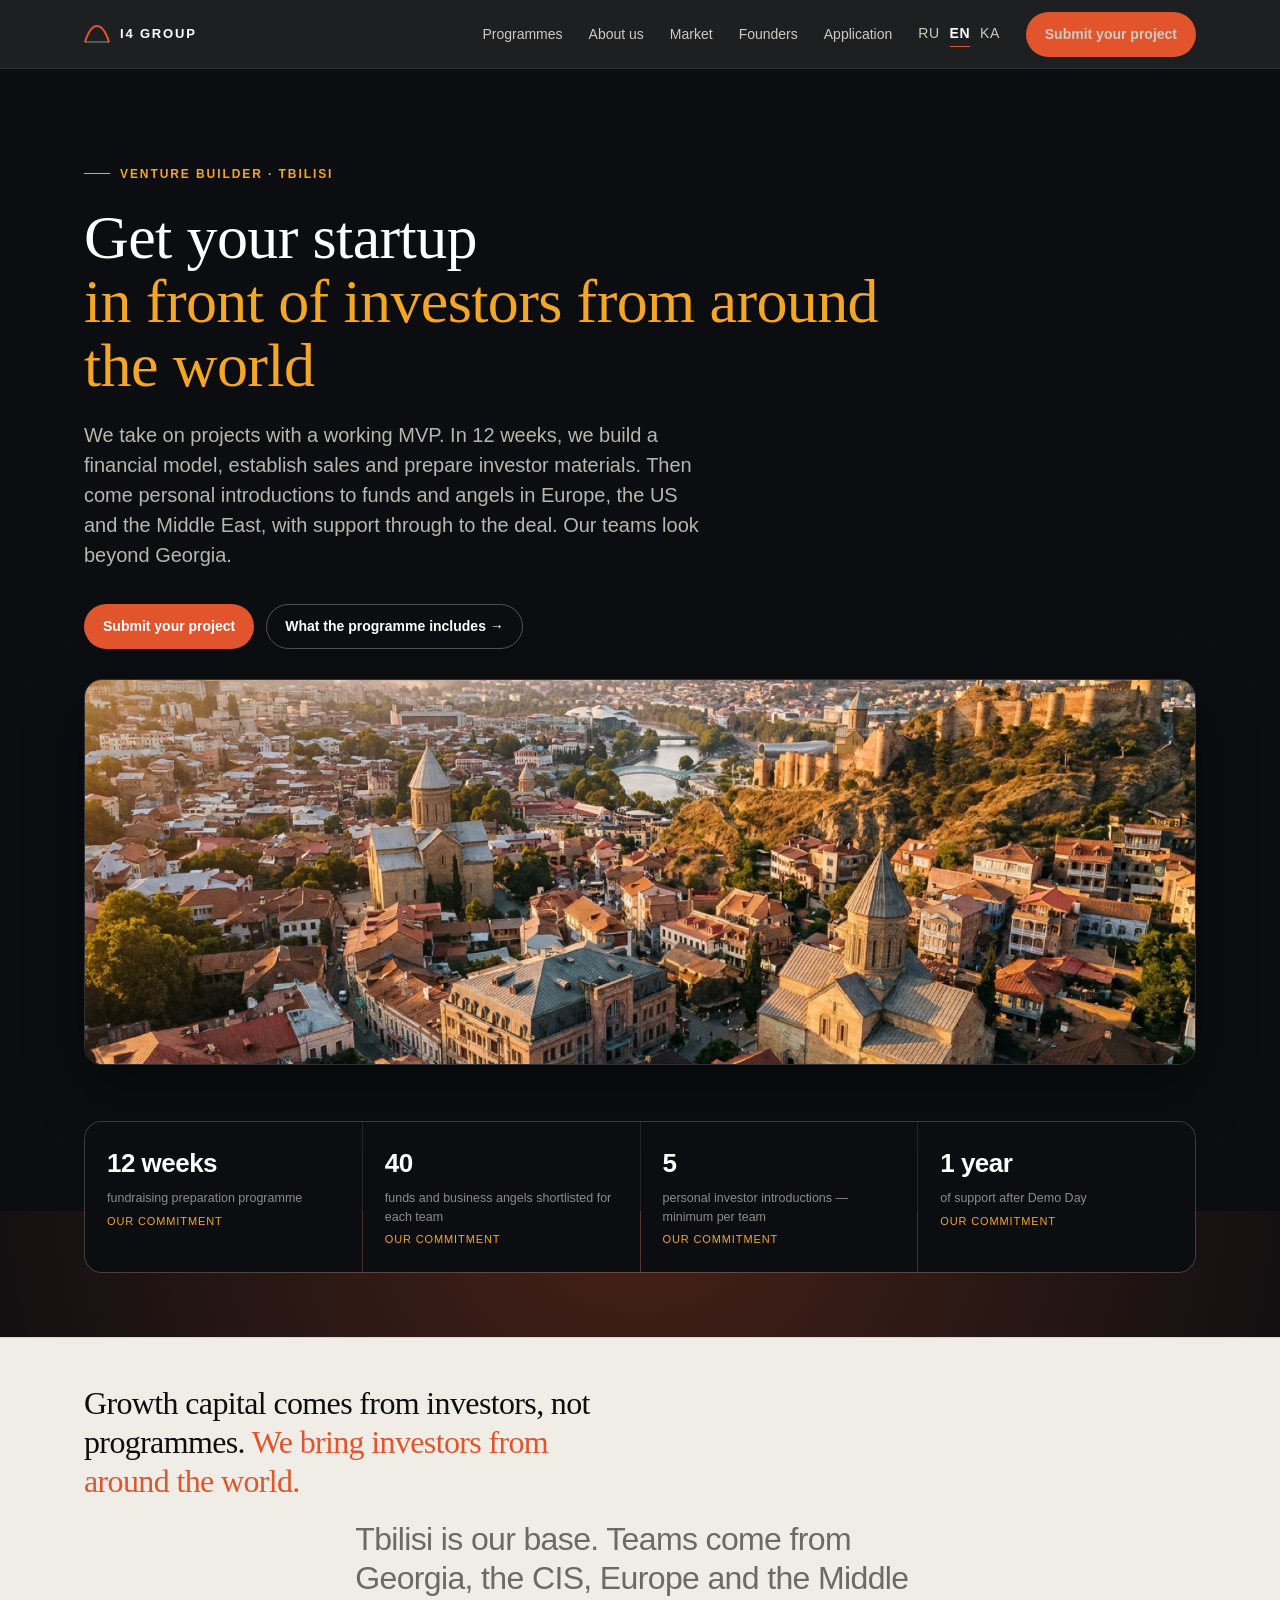
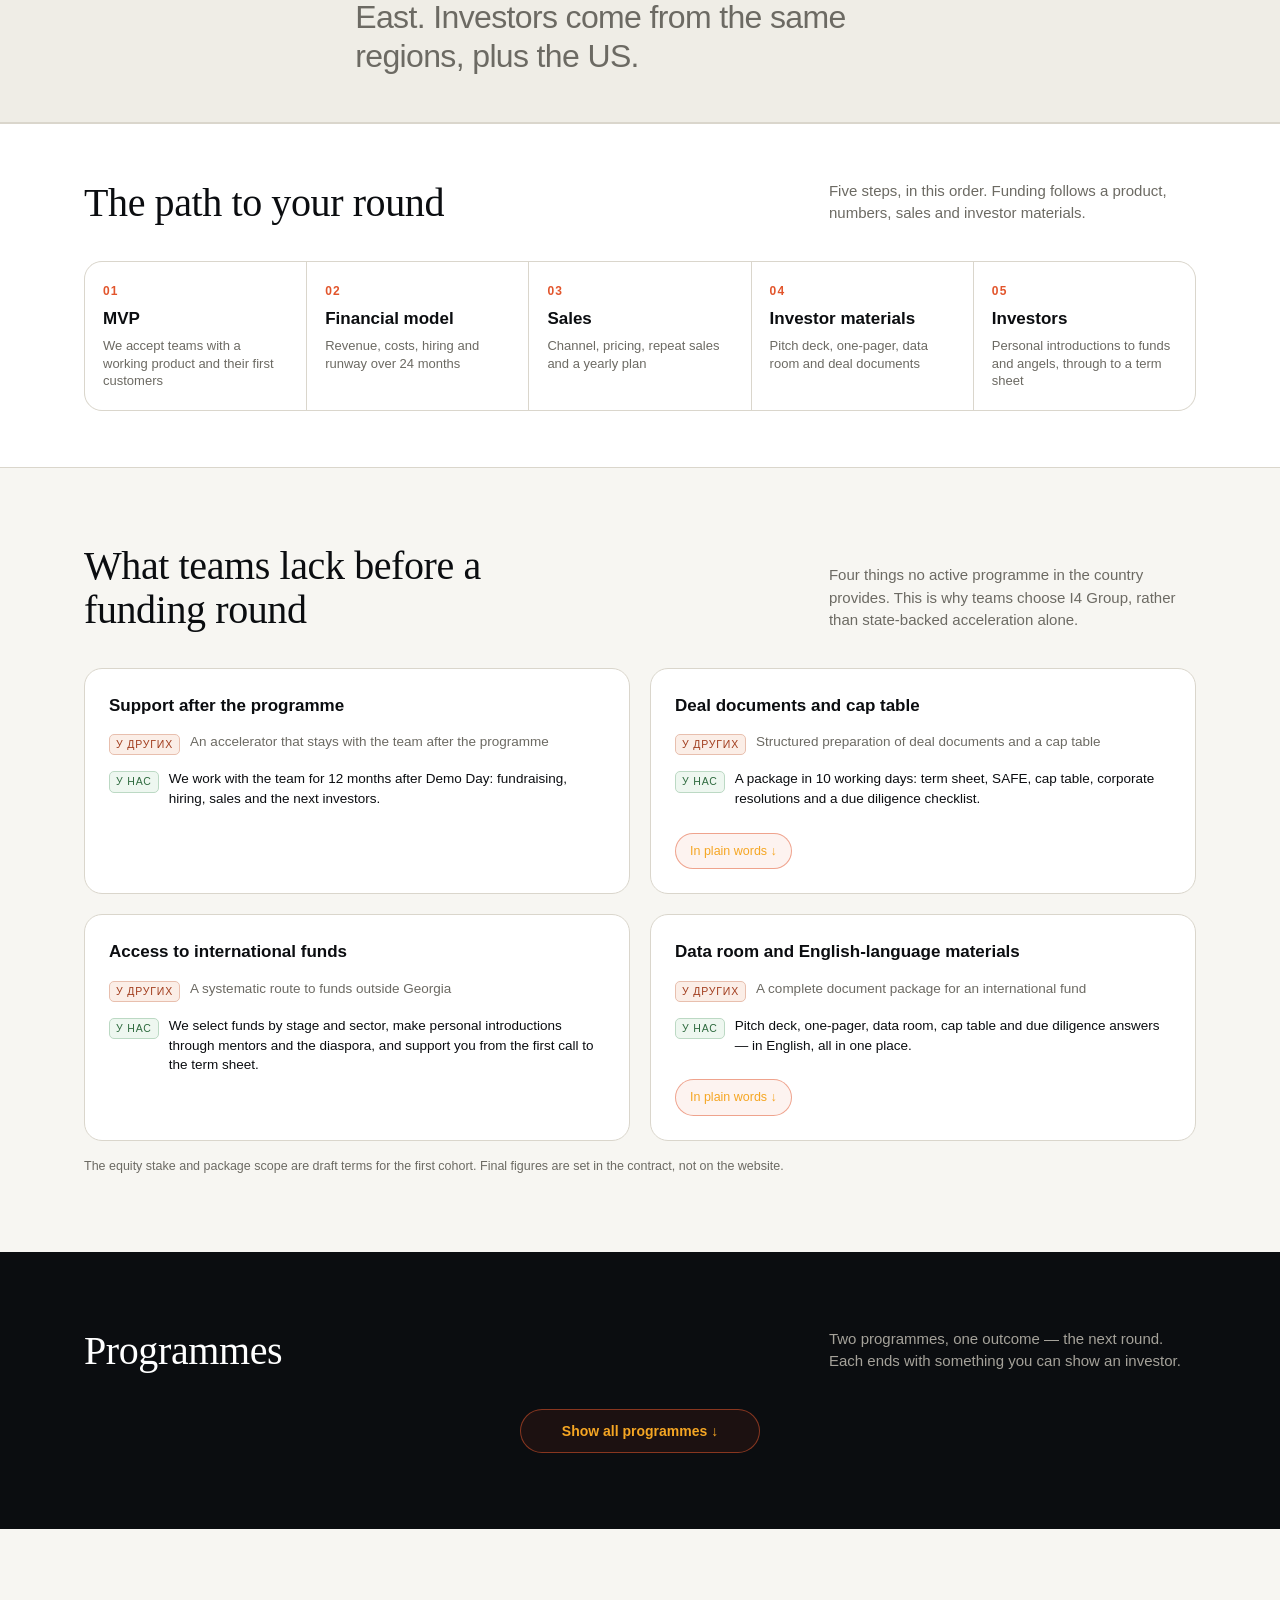
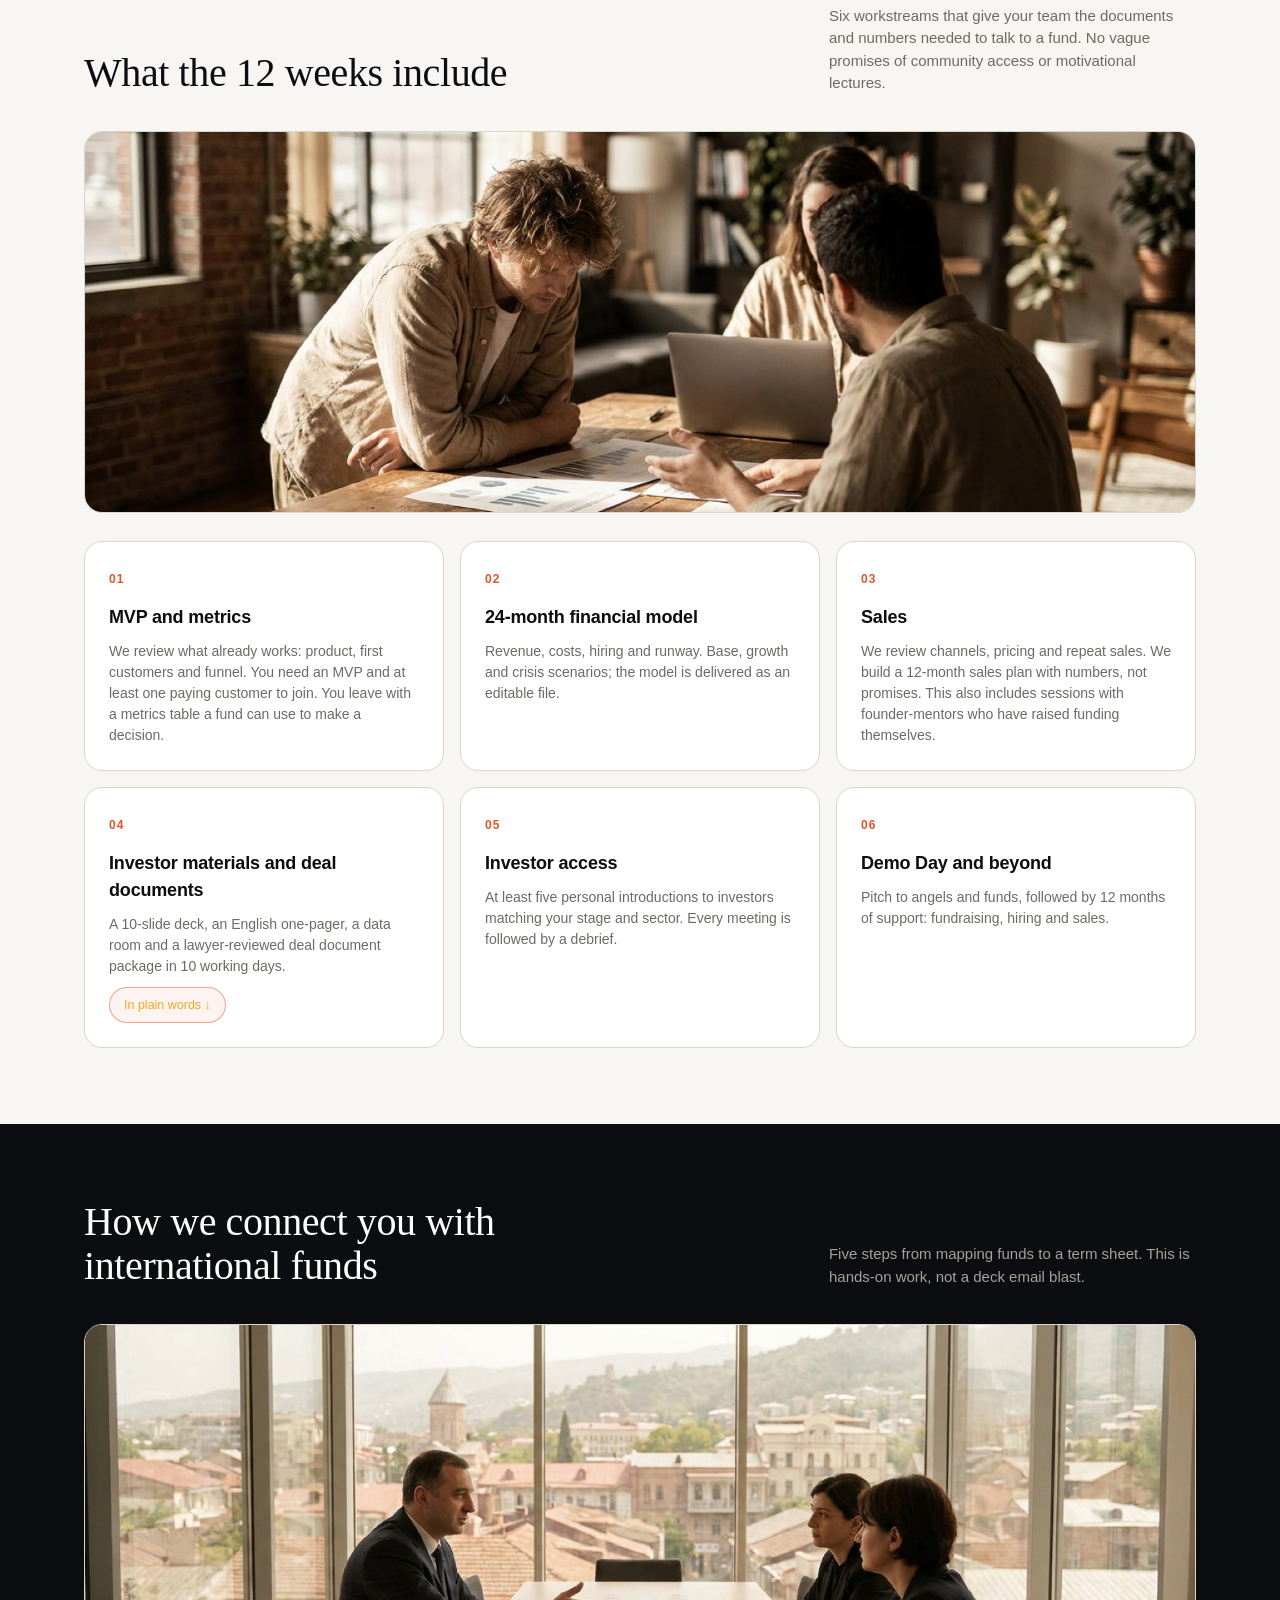
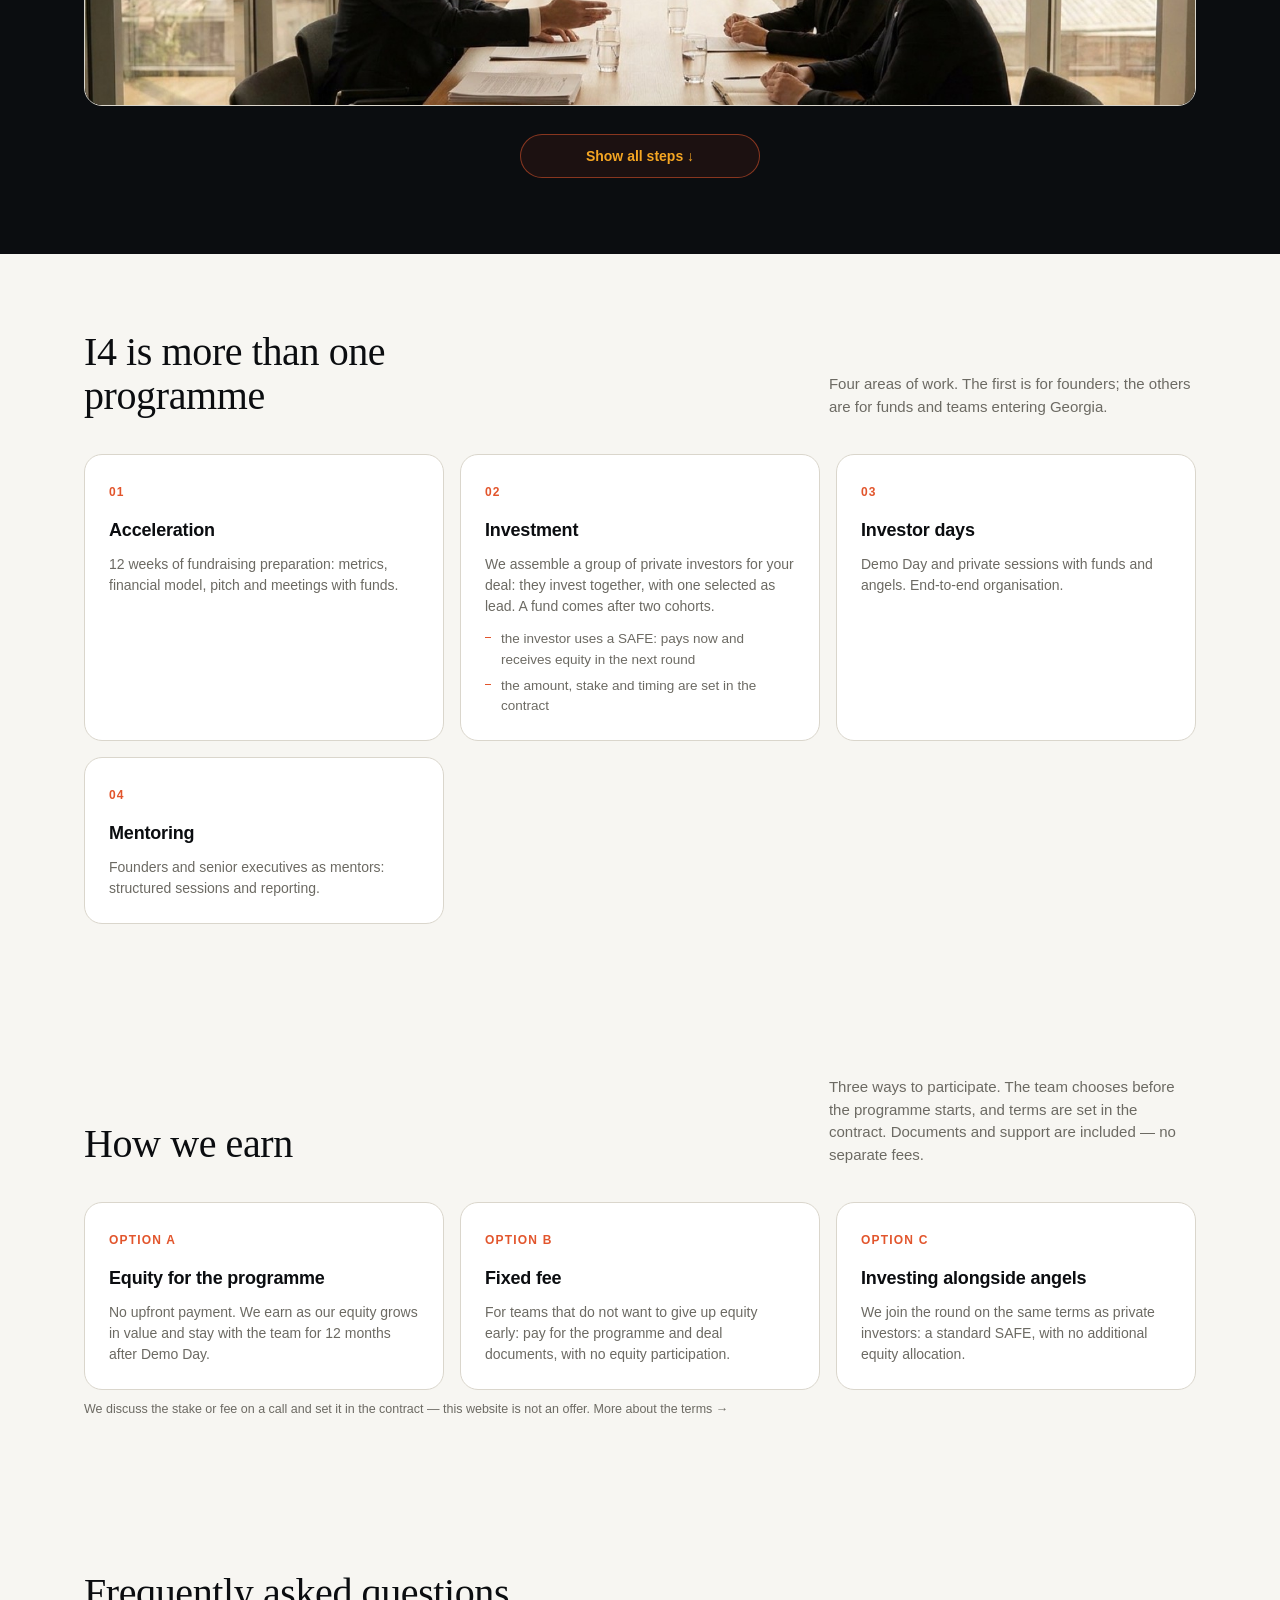
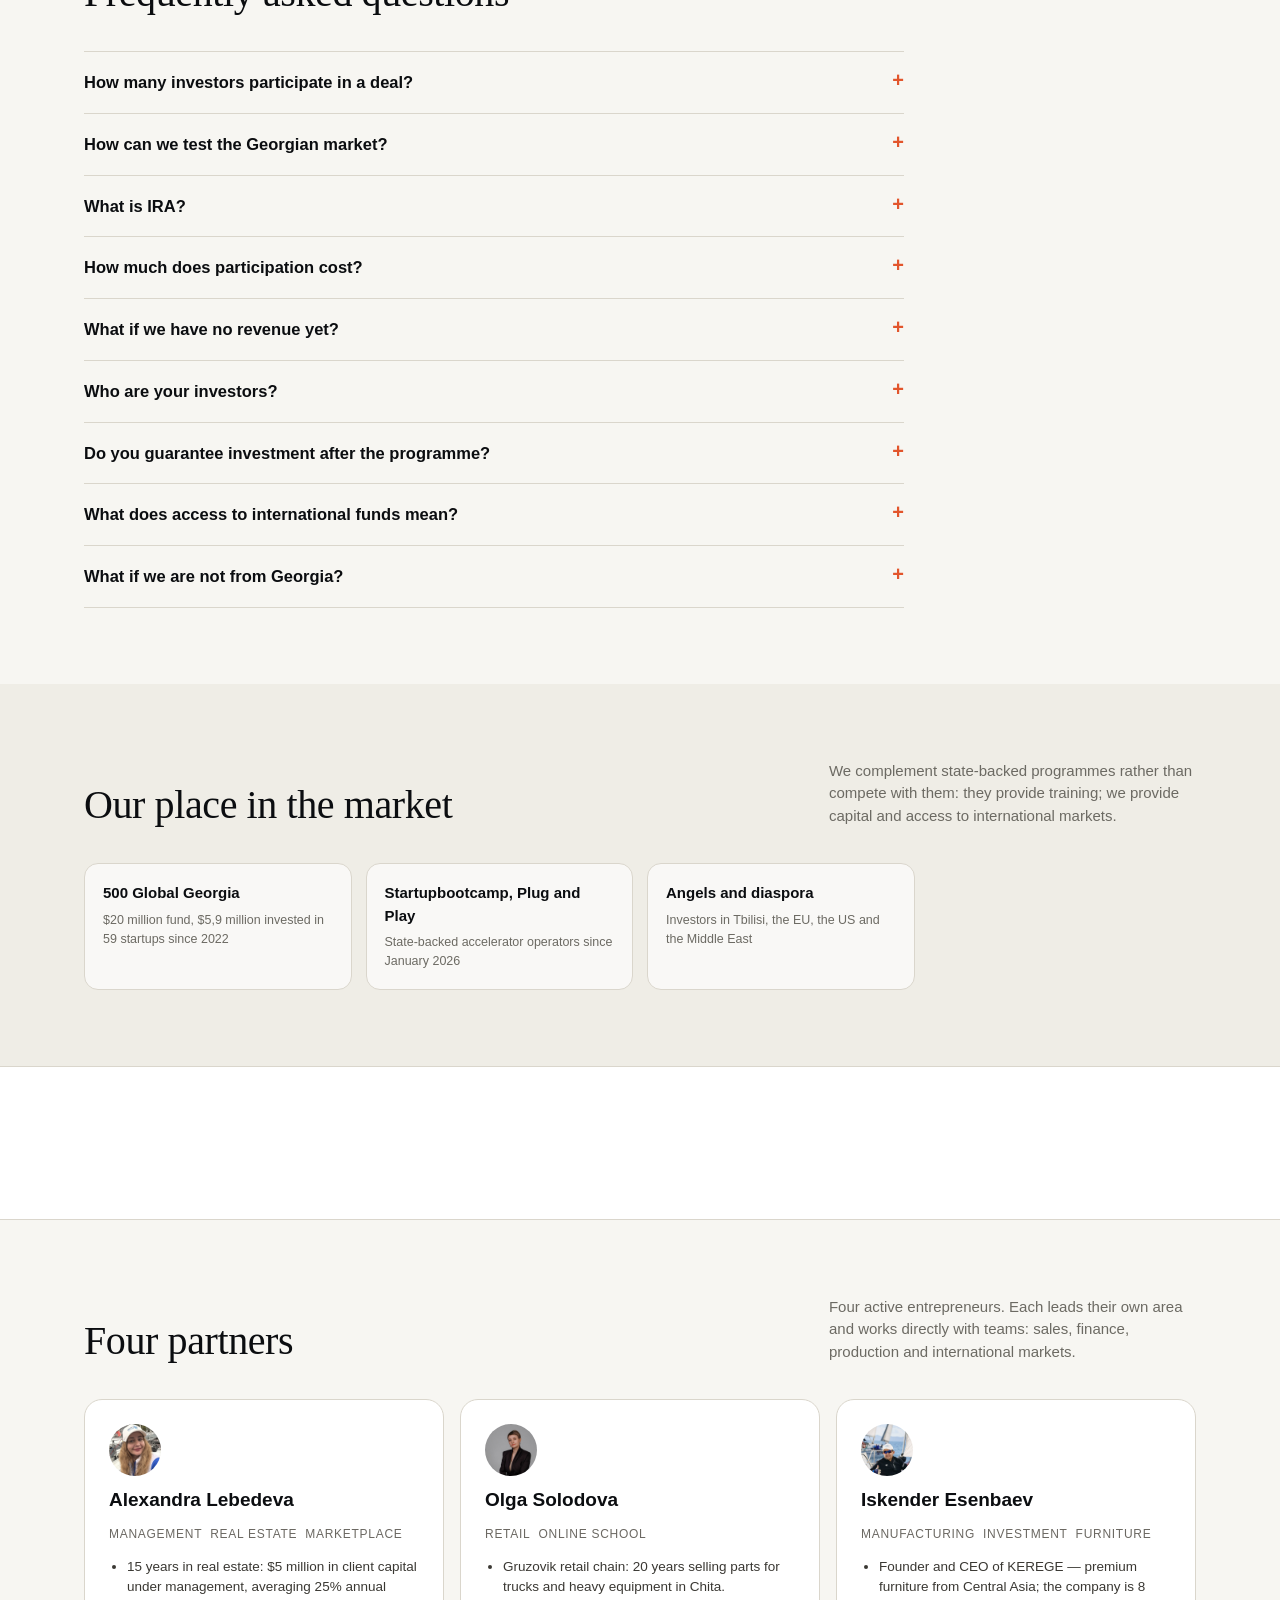
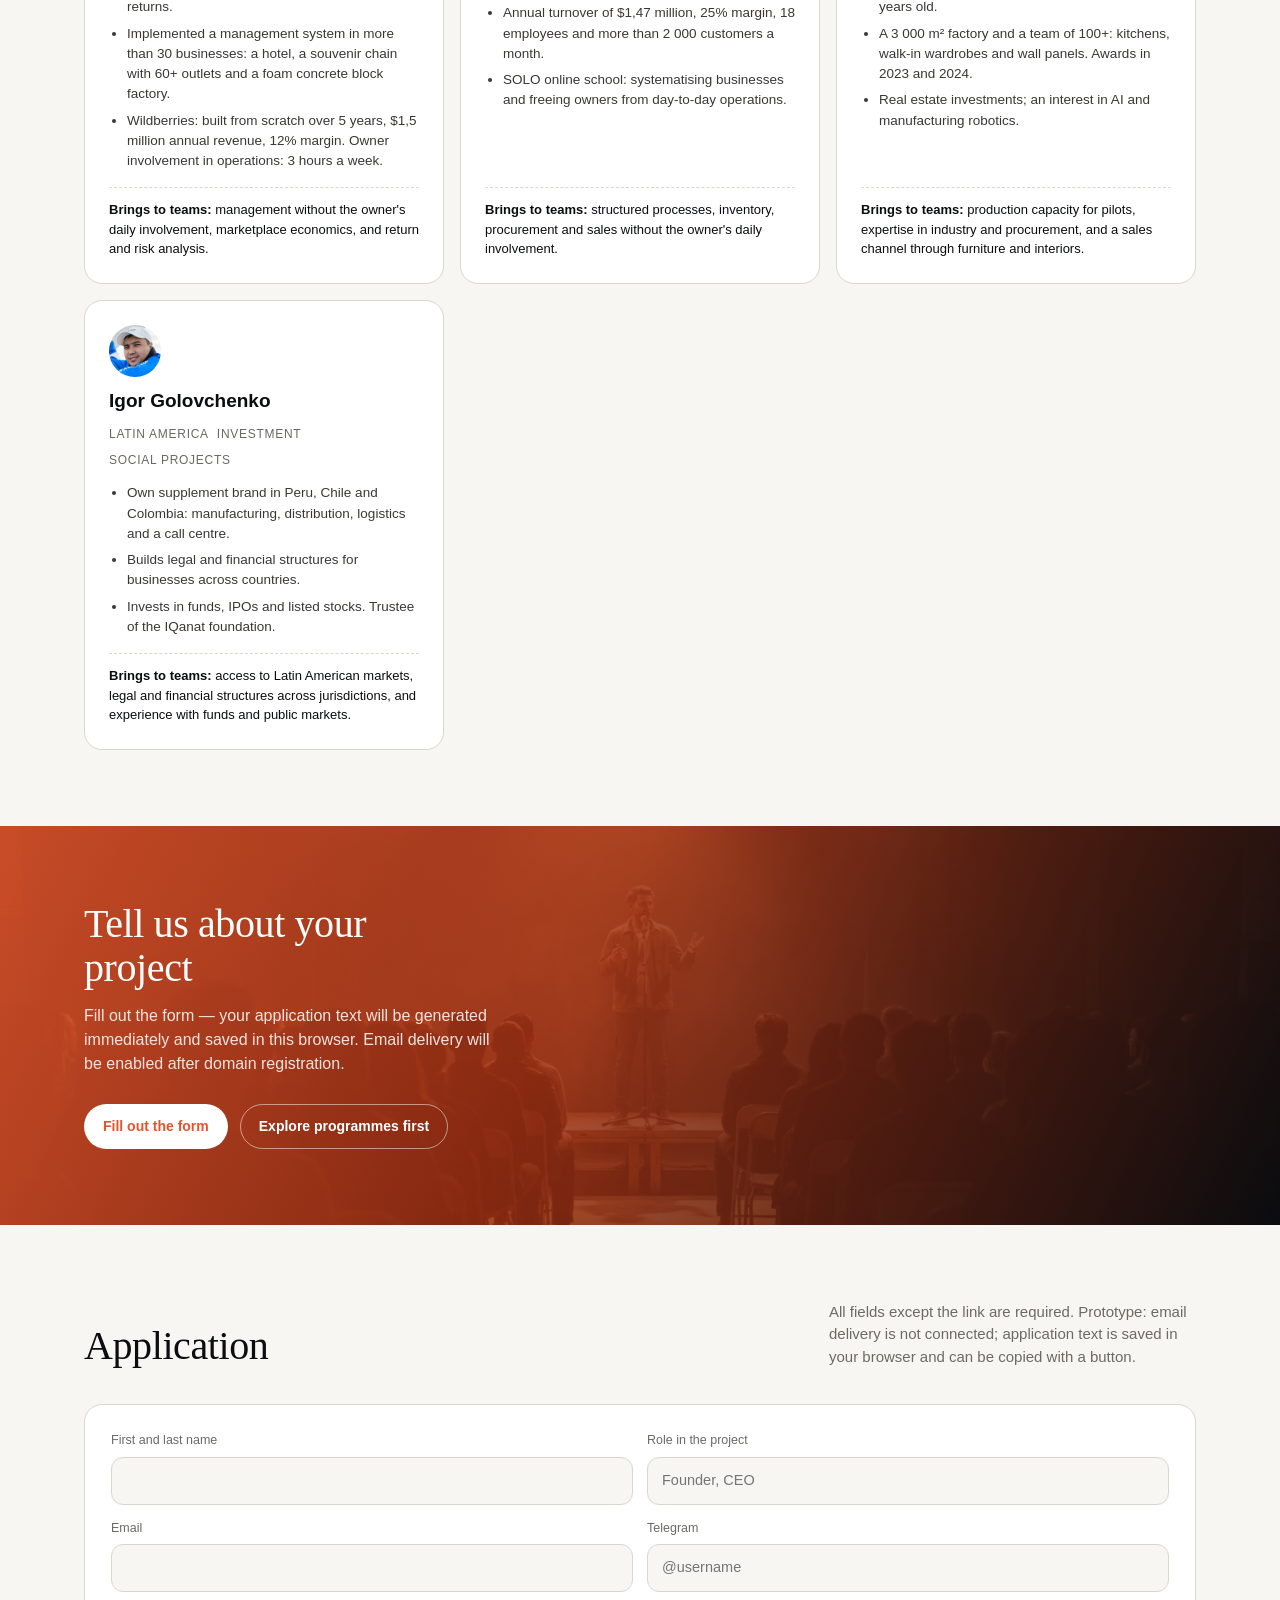
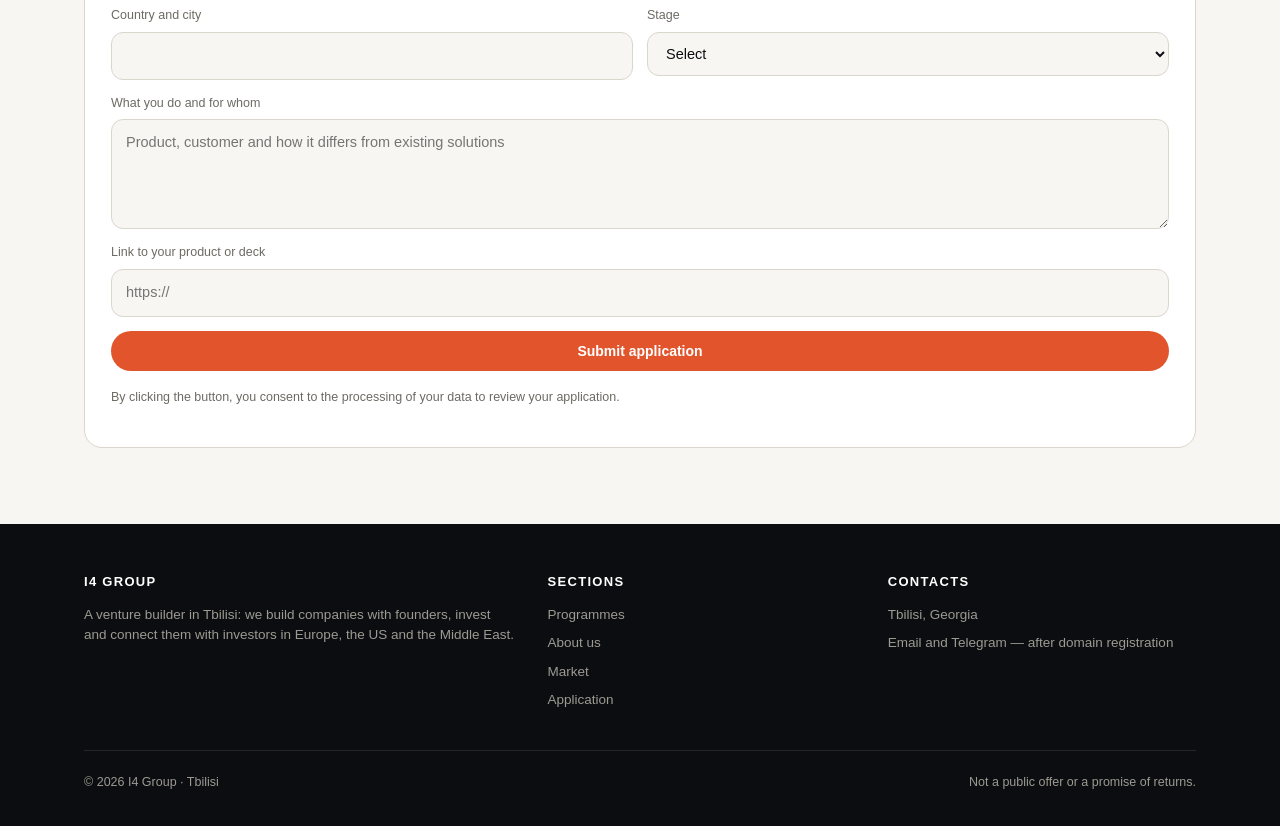
==== en/index.html @ 105cf8e8 "i18n: EN и KA версии всех страниц, переключатель языков, фото основателей, убран I4 Creative" ====
<!DOCTYPE html>
<html lang="en">
<head>
<meta charset="utf-8">
<meta name="viewport" content="width=device-width, initial-scale=1">
<title>I4 GROUP — get your startup in front of investors in 12 weeks</title>
<meta name="description" content="I4 GROUP — a venture builder in Tbilisi: a 12-week programme, investment, deal documents and access to investors in Europe, the US and the Middle East.">
<meta name="robots" content="noindex, nofollow">
<meta property="og:title" content="I4 GROUP — get your startup in front of investors">
<meta property="og:description" content="We prepare Georgian teams to raise from international funds and stay with them for a year after Demo Day.">
<link rel="stylesheet" href="../assets/style.css?v=20261111a">
</head>
<body>

<header>
  <div class="wrap nav">
    <a class="brand" href="../index.html" aria-label="I4 — home">
      <svg width="26" height="18" viewBox="0 0 26 18" fill="none" aria-hidden="true">
        <path d="M1 17C4.5 6 8 1 13 1s8.5 5 12 16" stroke="#e2552c" stroke-width="2"/>
        <path d="M1 17h24" stroke="#fff" stroke-width="1" opacity=".5"/>
      </svg>
      I4 GROUP
    </a>
    <nav id="nav">
      <a href="../program.html">Programmes</a>
      <a href="../about.html">About us</a>
      <a href="../cases.html">Market</a>
      <a href="#founders">Founders</a>
      <a href="#apply">Application</a>
      <div class="lang" aria-label="Language">
        <a href="../index.html">RU</a>
        <a class="on" href="index.html">EN</a>
        <a href="../ka/index.html">KA</a>
      </div>
      <a class="btn btn-accent" href="#form">Submit your project</a>
    </nav>
    <button class="menu-btn" id="menuBtn" aria-label="Menu">☰</button>
  </div>
</header>

<section class="hero">
  <div class="wrap">
    <div class="eyebrow">Venture builder · Tbilisi</div>
    <h1 class="serif">Get your startup<br><span class="hl">in front of investors from&nbsp;around the world</span></h1>
    <p class="lead">We take on projects with a working MVP. In 12 weeks, we build a financial model, establish sales and prepare investor materials. Then come personal introductions to funds and angels in Europe, the US and the Middle East, with support through to the deal. Our teams look beyond Georgia.</p>
    <div class="hero-cta">
      <a class="btn btn-accent" href="#form">Submit your project</a>
      <a class="btn btn-ghost" href="#included">What the programme includes →</a>
    </div>
    <figure class="hero-shot"><img src="../assets/img/hero-tbilisi.jpg" alt="Tbilisi, the old town and Narikala Fortress" loading="eager"></figure>
    <div class="facts">
      <div class="fact"><b>12&nbsp;weeks</b><span>fundraising preparation programme</span><em>our commitment</em></div>
      <div class="fact"><b>40</b><span>funds and business angels shortlisted for each team</span><em>our commitment</em></div>
      <div class="fact"><b>5</b><span>personal investor introductions — minimum per team</span><em>our commitment</em></div>
      <div class="fact"><b>1&nbsp;year</b><span>of support after Demo Day</span><em>our commitment</em></div>
    </div>
  </div>
</section>

<section class="hook">
  <div class="wrap">
    <p class="serif">Growth capital comes from investors, not programmes. <span>We bring investors from around the world.</span></p>
    <p class="hook-sub">Tbilisi is our base. Teams come from Georgia, the CIS, Europe and the Middle East. Investors come from the same regions, plus the US.</p>
  </div>
</section>

<section class="path" id="path">
  <div class="wrap">
    <div class="sec-head">
      <h2 class="serif">The path to your round</h2>
      <p>Five steps, in this order. Funding follows a product, numbers, sales and investor materials.</p>
    </div>
    <ol class="path-list">
      <li><b>01</b><span>MVP</span><em>We accept teams with a working product and their first customers</em></li>
      <li><b>02</b><span>Financial model</span><em>Revenue, costs, hiring and runway over 24 months</em></li>
      <li><b>03</b><span>Sales</span><em>Channel, pricing, repeat sales and a yearly plan</em></li>
      <li><b>04</b><span>Investor materials</span><em>Pitch deck, one-pager, data room and deal documents</em></li>
      <li><b>05</b><span>Investors</span><em>Personal introductions to funds and angels, through to a term sheet</em></li>
    </ol>
  </div>
</section>

<section id="gap">
  <div class="wrap">
    <div class="sec-head">
      <h2 class="serif">What teams lack before a funding round</h2>
      <p>Four things no active programme in the country provides. This is why teams choose I4 Group, rather than state-backed acceleration alone.</p>
    </div>
    <div class="grid-2">
      <article class="gap-card">
        <h3>Support after the programme</h3>
        <div class="no">An accelerator that stays with the team after the programme</div>
        <div class="yes">We work with the team for 12 months after Demo Day: fundraising, hiring, sales and the next investors.</div>
      </article>
      <article class="gap-card">
        <h3>Deal documents and cap table</h3>
        <div class="no">Structured preparation of deal documents and a cap table</div>
        <div class="yes">A package in 10 working days: term sheet, SAFE, cap table, corporate resolutions and a due diligence checklist.</div>
        <div class="explain">A cap table shows who owns what in a company. Rows list founders, investors and team members with options; columns show the number of shares and the percentage of the total.<br><br>Example: founders hold 80%, an investor holds 15%, and 5% is reserved for hiring. A new investor's stake is not added on top: it comes from the same pie, reducing everyone else's percentage. The table is therefore recalculated after every round.<br><br>A fund checks the cap table first: it shows who makes decisions, how much founders will retain after dilution and who gets paid when the company is sold.</div>
      </article>
      <article class="gap-card">
        <h3>Access to international funds</h3>
        <div class="no">A systematic route to funds outside Georgia</div>
        <div class="yes">We select funds by stage and sector, make personal introductions through mentors and the diaspora, and support you from the first call to the term sheet.</div>
      </article>
      <article class="gap-card">
        <h3>Data room and English-language materials</h3>
        <div class="no">A complete document package for an international fund</div>
        <div class="yes">Pitch deck, one-pager, data room, cap table and due diligence answers — in English, all in one place.</div>
        <div class="explain">A pitch deck is a 10–15-slide presentation: problem, product, market, metrics, team and the amount you are raising. It is the first thing a fund opens.<br><br>A one-pager is a single page with the essentials and key figures. It goes in the first email, before anyone reads the deck.<br><br>A data room is a folder of documents for review: legal documents, customer contracts, metrics, financial model and cap table. The fund gets a link and reviews everything directly, without back-and-forth emails.<br><br>Due diligence is a review of the company before a deal. The investor verifies that the numbers are real, contracts are signed, the company owns the product and there is no debt. Our answers to review questions are in the same folder.<br><br>A cap table is an ownership table: who owns what before and after the round.</div>
      </article>
    </div>
    <p class="hint" style="margin-top:16px">The equity stake and package scope are draft terms for the first cohort. Final figures are set in the contract, not on the website.</p>
  </div>
</section>

<section class="prog">
  <div class="wrap">
    <div class="sec-head">
      <h2 class="serif">Programmes</h2>
      <p>Two programmes, one outcome — the next round. Each ends with something you can show an investor.</p>
    </div>
    <div class="prog-list" id="progList" hidden>
    <div class="grid-2">
      <article class="pcard">
        <div>
          <span class="tag">Flagship</span>
          <h3>I4 IRA — Investment Readiness Accelerator</h3>
          <div class="meta"><span>12 weeks</span><span>Pre-seed / Seed</span><span>Tbilisi + online</span></div>
          <p>IRA stands for Investment Readiness Accelerator. 12 weeks focused on metrics, financial modelling, deal documents and meetings with funds. For teams with a working product.</p>
        </div>
        <div class="foot"><span class="status open">Applications open</span><a class="btn btn-ghost" href="../program.html#ira">Learn more</a></div>
      </article>
      <article class="pcard">
        <div>
          <span class="tag">For international teams</span>
          <h3>I4 Landing</h3>
          <div class="meta"><span>3 months</span><span>Series A–B</span><span>Tbilisi</span></div>
          <p>Entering Georgia for overseas teams: legal entity, bank account, team and pilots with local customers.</p>
        </div>
        <div class="foot"><span class="status">On application</span><a class="btn btn-ghost" href="../program.html#landing">Learn more</a></div>
      </article>
    </div>
    </div>
    <div class="prog-more">
      <button type="button" class="btn btn-ghost js-toggle" id="progToggle" aria-expanded="false" aria-controls="progList" data-target="progList" data-more="Show all programmes ↓" data-less="Collapse ↑">Show all programmes ↓</button>
    </div>
  </div>
</section>

<section id="included">
  <div class="wrap">
    <div class="sec-head">
      <h2 class="serif">What the 12 weeks include</h2>
      <p>Six workstreams that give your team the documents and numbers needed to talk to a fund. No vague promises of community access or motivational lectures.</p>
    </div>
    <figure class="banner">
      <img src="../assets/img/founders-table.jpg" alt="A team reviewing financial performance around a table" loading="lazy">
    </figure>
    <div class="grid-3">
      <article class="card"><span class="num">01</span><h3>MVP and metrics</h3><p>We review what already works: product, first customers and funnel. You need an MVP and at least one paying customer to join. You leave with a metrics table a fund can use to make a decision.</p></article>
      <article class="card"><span class="num">02</span><h3>24-month financial model</h3><p>Revenue, costs, hiring and runway. Base, growth and crisis scenarios; the model is delivered as an editable file.</p></article>
      <article class="card"><span class="num">03</span><h3>Sales</h3><p>We review channels, pricing and repeat sales. We build a 12-month sales plan with numbers, not promises. This also includes sessions with founder-mentors who have raised funding themselves.</p></article>
      <article class="card"><span class="num">04</span><h3>Investor materials and deal documents</h3><p>A 10-slide deck, an English one-pager, a data room and a lawyer-reviewed deal document package in 10 working days.</p>
        <dl class="glossary">
          <dt>Term sheet</dt><dd>A 2–4-page summary of terms: the investment amount, equity stake, valuation and investor rights. It sets the framework for the deal; final documents are prepared once the terms are agreed.</dd>
          <dt>SAFE</dt><dd>An agreement where the investor pays now and receives equity in the next round at that round's price. Shorter and cheaper than a conventional investment agreement. If no round takes place, the money is not returned — that is the price of speed.</dd>
          <dt>Cap table</dt><dd>An ownership table showing founders' and investors' stakes, team options and the percentage each receives when the company is sold. A fund cannot assess the deal without it.</dd>
          <dt>Corporate resolutions</dt><dd>Shareholder and board resolutions approving new shares, amendments to the charter and fundraising. Without them, the deal cannot be registered and the funds cannot legally be accepted.</dd>
        </dl>
      </article>
      <article class="card"><span class="num">05</span><h3>Investor access</h3><p>At least five personal introductions to investors matching your stage and sector. Every meeting is followed by a debrief.</p></article>
      <article class="card"><span class="num">06</span><h3>Demo Day and beyond</h3><p>Pitch to angels and funds, followed by 12 months of support: fundraising, hiring and sales.</p></article>
    </div>
  </div>
  </div>
</section>

<section class="prog" id="funds">
  <div class="wrap">
    <div class="sec-head">
      <h2 class="serif">How we connect you with international funds</h2>
      <p>Five steps from mapping funds to a term sheet. This is hands-on work, not a deck email blast.</p>
    </div>
    <figure class="banner">
      <img src="../assets/img/investor-meeting.jpg" alt="A founder meeting investors in Tbilisi" loading="lazy">
    </figure>
    <div class="prog-list" id="fundsList" hidden>
    <div class="grid-3">
      <div class="pcard"><div><span class="tag">01 · mapping</span><h3>Fund selection</h3><p>We compile 40 targets per cohort: stage, sector, geography, cheque size and the person who makes decisions about your market at each fund.</p></div></div>
      <div class="pcard"><div><span class="tag">02 · materials</span><h3>English-language materials</h3><p>A 10-slide deck, one-pager and data room: metrics, financial model, cap table and legal documents. The fund receives a package, not an email chain.</p></div></div>
      <div class="pcard"><div><span class="tag">03 · introductions</span><h3>Personal introductions</h3><p>We connect through mentors, alumni and the diaspora. At least five introductions per team, matched to your stage and sector.</p></div></div>
      <div class="pcard"><div><span class="tag">04 · preparation</span><h3>Rehearsals and feedback</h3><p>Rehearse your pitch with an investor-mentor, work through weak answers and prepare for due diligence questions.</p></div></div>
      <div class="pcard"><div><span class="tag">05 · deal</span><h3>Through to the term sheet</h3><p>Support with negotiations, valuation and terms, with a lawyer on your side. Next comes closing the round.</p></div></div>
      <div class="pcard"><div><span class="tag">where</span><h3>Which funds</h3><p>Pre-seed and seed VC funds in Europe, the US and the Middle East, funds focused on the Caucasus and CEE, diaspora investor groups and corporate investors.</p></div></div>
    </div>
      <p class="hint" style="margin-top:18px">We are building the partner fund list for the first cohort and publish only those who have agreed to be named. An introduction does not guarantee investment — the fund makes the decision.</p>
    </div>
    <div class="prog-more">
      <button type="button" class="btn btn-ghost js-toggle" id="fundsToggle" aria-expanded="false" aria-controls="fundsList" data-target="fundsList" data-more="Show all steps ↓" data-less="Collapse ↑">Show all steps ↓</button>
    </div>
  </div>
</section>

<section id="what">
  <div class="wrap">
    <div class="sec-head">
      <h2 class="serif">I4 is more than one programme</h2>
      <p>Four areas of work. The first is for founders; the others are for funds and teams entering Georgia.</p>
    </div>
    <div class="grid-3">
      <article class="card"><span class="num">01</span><h3>Acceleration</h3><p>12 weeks of fundraising preparation: metrics, financial model, pitch and meetings with funds.</p></article>
      <article class="card"><span class="num">02</span><h3>Investment</h3><p>We assemble a group of private investors for your deal: they invest together, with one selected as lead. A fund comes after two cohorts.</p><ul><li>the investor uses a SAFE: pays now and receives equity in the next round</li><li>the amount, stake and timing are set in the contract</li></ul></article>
      <article class="card"><span class="num">03</span><h3>Investor days</h3><p>Demo Day and private sessions with funds and angels. End-to-end organisation.</p></article>
      <article class="card"><span class="num">04</span><h3>Mentoring</h3><p>Founders and senior executives as mentors: structured sessions and reporting.</p></article>
    </div>
  </div>
</section>

<section id="economics">
  <div class="wrap">
    <div class="sec-head">
      <h2 class="serif">How we earn</h2>
      <p>Three ways to participate. The team chooses before the programme starts, and terms are set in the contract. Documents and support are included — no separate fees.</p>
    </div>
    <div class="grid-3">
      <article class="card"><span class="num">OPTION A</span><h3>Equity for the programme</h3><p>No upfront payment. We earn as our equity grows in value and stay with the team for 12 months after Demo Day.</p></article>
      <article class="card"><span class="num">OPTION B</span><h3>Fixed fee</h3><p>For teams that do not want to give up equity early: pay for the programme and deal documents, with no equity participation.</p></article>
      <article class="card"><span class="num">OPTION C</span><h3>Investing alongside angels</h3><p>We join the round on the same terms as private investors: a standard SAFE, with no additional equity allocation.</p></article>
    </div>
    <p class="hint">We discuss the stake or fee on a call and set it in the contract — this website is not an offer. <a href="../program.html#terms">More about the terms →</a></p>
  </div>
</section>

<section id="faq">
  <div class="wrap">
    <div class="sec-head">
      <h2 class="serif">Frequently asked questions</h2>
    </div>
    <div class="faq">
      <details><summary>How many investors participate in a deal?</summary><p>As many as the team needs. If there are several investors, they join one deal on identical terms: one leads the review and documentation; the others see the same numbers and decide independently.</p></details>
      <details><summary>How can we test the Georgian market?</summary><p>Three months in Tbilisi without relocating the whole company: a legal entity, bank account, office, workspace for the team and five meetings with potential customers. A report after each meeting. The outcome: whether to enter Georgia and with what offering.</p></details>
      <details><summary>What is IRA?</summary><p>Investment Readiness Accelerator. The name explains the purpose: in 12 weeks, a team brings its metrics, financial model, deal documents and pitch to a level where a fund is ready to consider the deal. The programme ends with fund meetings and Demo Day — preparation for a round, not a guarantee of investment.</p></details>
      <details><summary>How much does participation cost?</summary><p>We discuss terms on a call and set them in the contract. We do not publish figures on the website: they depend on stage, cheque size and what the team needs from the programme.</p></details>
      <details><summary>What if we have no revenue yet?</summary><p>We accept teams with a working product and their first customers: without that, a fund has nothing to assess. If you do not have a product yet, come back when you have your first paying customers.</p></details>
      <details><summary>Who are your investors?</summary><p>Private investors who invest alongside us, and partner funds. Investors use a standard SAFE document.</p></details>
      <details><summary>Do you guarantee investment after the programme?</summary><p>No. We prepare you for a round and arrange meetings, but the investor decides. We do not guarantee returns or sell participation in a funding round.</p></details>
      <details><summary>What does access to international funds mean?</summary><p>We map funds matching your stage and sector, prepare English-language materials and a data room, make personal introductions and support negotiations through to a term sheet. This does not guarantee investment: the fund decides.</p></details>
      <details><summary>What if we are not from Georgia?</summary><p>There is a separate programme for overseas teams: three months in Tbilisi — legal entity, bank account, office, team and five targeted customer meetings.</p></details>
    </div>
  </div>
</section>

<section class="eco">
  <div class="wrap">
    <div class="sec-head">
      <h2 class="serif">Our place in the market</h2>
      <p>We complement state-backed programmes rather than compete with them: they provide training; we provide capital and access to international markets.</p>
    </div>
    <div class="eco-list">
      <div class="eco-item"><b>500 Global Georgia</b><span>$20 million fund, $5,9 million invested in 59 startups since 2022</span></div>
      <div class="eco-item"><b>Startupbootcamp, Plug and Play</b><span>State-backed accelerator operators since January 2026</span></div>
      <div class="eco-item"><b>Angels and diaspora</b><span>Investors in Tbilisi, the EU, the US and the Middle East</span></div>
    </div>
  </div>
</section>

<section class="quote">
  <div class="wrap">
  </div>
</section>


<section id="founders">
  <div class="wrap">
    <div class="sec-head">
      <h2 class="serif">Four partners</h2>
      <p>Four active entrepreneurs. Each leads their own area and works directly with teams: sales, finance, production and international markets.</p>
    </div>
    <div class="grid-3">
      <article class="founder">
        <div class="ava"><img src="../assets/img/founders/alexandra.jpg" alt="Alexandra Lebedeva" loading="lazy"></div>
        <h3>Alexandra Lebedeva</h3>
        <div class="meta"><span>management</span><span>real estate</span><span>marketplace</span></div>
        <ul>
          <li>15 years in real estate: $5 million in client capital under management, averaging 25% annual returns.</li>
          <li>Implemented a management system in more than 30 businesses: a hotel, a souvenir chain with 60+ outlets and a foam concrete block factory.</li>
          <li>Wildberries: built from scratch over 5 years, $1,5 million annual revenue, 12% margin. Owner involvement in operations: 3 hours a week.</li>
        </ul>
        <p class="gives"><b>Brings to teams:</b> management without the owner's daily involvement, marketplace economics, and return and risk analysis.</p>
      </article>
      <article class="founder">
        <div class="ava"><img src="../assets/img/founders/olga.jpg" alt="Olga Solodova" loading="lazy"></div>
        <h3>Olga Solodova</h3>
        <div class="meta"><span>retail</span><span>online school</span></div>
        <ul>
          <li>Gruzovik retail chain: 20 years selling parts for trucks and heavy equipment in Chita.</li>
          <li>Annual turnover of $1,47 million, 25% margin, 18 employees and more than 2 000 customers a month.</li>
          <li>SOLO online school: systematising businesses and freeing owners from day-to-day operations.</li>
        </ul>
        <p class="gives"><b>Brings to teams:</b> structured processes, inventory, procurement and sales without the owner's daily involvement.</p>
      </article>
      <article class="founder">
        <div class="ava"><img src="../assets/img/founders/iskender.jpg" alt="Iskender Esenbaev" loading="lazy"></div>
        <h3>Iskender Esenbaev</h3>
        <div class="meta"><span>manufacturing</span><span>investment</span><span>furniture</span></div>
        <ul>
          <li>Founder and CEO of KEREGE — premium furniture from Central Asia; the company is 8 years old.</li>
          <li>A 3 000 m² factory and a team of 100+: kitchens, walk-in wardrobes and wall panels. Awards in 2023 and 2024.</li>
          <li>Real estate investments; an interest in AI and manufacturing robotics.</li>
        </ul>
        <p class="gives"><b>Brings to teams:</b> production capacity for pilots, expertise in industry and procurement, and a sales channel through furniture and interiors.</p>
      </article>
      <article class="founder">
        <div class="ava"><img src="../assets/img/founders/igor.jpg" alt="Igor Golovchenko" loading="lazy"></div>
        <h3>Igor Golovchenko</h3>
        <div class="meta"><span>Latin America</span><span>investment</span><span>social projects</span></div>
        <ul>
          <li>Own supplement brand in Peru, Chile and Colombia: manufacturing, distribution, logistics and a call centre.</li>
          <li>Builds legal and financial structures for businesses across countries.</li>
          <li>Invests in funds, IPOs and listed stocks. Trustee of the IQanat foundation.</li>
        </ul>
        <p class="gives"><b>Brings to teams:</b> access to Latin American markets, legal and financial structures across jurisdictions, and experience with funds and public markets.</p>
      </article>
    </div>
  </div>
</section>

<section class="cta" id="apply">
  <div class="wrap">
    <h2 class="serif">Tell us about your project</h2>
    <p>Fill out the form — your application text will be generated immediately and saved in this browser. Email delivery will be enabled after domain registration.</p>
    <div class="cta-row">
      <a class="btn" href="#form">Fill out the form</a>
      <a class="btn alt" href="../program.html">Explore programmes first</a>
    </div>
  </div>
</section>

<section id="form">
  <div class="wrap">
    <div class="sec-head">
      <h2 class="serif">Application</h2>
      <p>All fields except the link are required. Prototype: email delivery is not connected; application text is saved in your browser and can be copied with a button.</p>
    </div>
    <form class="form" id="applyForm">
      <div class="field"><label for="name">First and last name</label><input id="name" name="name" required></div>
      <div class="field"><label for="role">Role in the project</label><input id="role" name="role" placeholder="Founder, CEO" required></div>
      <div class="field"><label for="email">Email</label><input id="email" name="email" type="email" required></div>
      <div class="field"><label for="tg">Telegram</label><input id="tg" name="tg" placeholder="@username" required></div>
      <div class="field"><label for="country">Country and city</label><input id="country" name="country" required></div>
      <div class="field"><label for="stage">Stage</label>
        <select id="stage" name="stage" required>
          <option value="">Select</option>
          <option>Idea</option>
          <option>MVP, no revenue</option>
          <option>Revenue below $10 thousand/month</option>
          <option>Revenue of $10–50 thousand/month</option>
          <option>More than $50 thousand/month</option>
        </select>
      </div>
      <div class="field full"><label for="desc">What you do and for whom</label><textarea id="desc" name="desc" placeholder="Product, customer and how it differs from existing solutions" required></textarea></div>
      <div class="field full"><label for="link">Link to your product or deck</label><input id="link" name="link" placeholder="https://"></div>
      <div class="field full"><button class="btn btn-accent" type="submit">Submit application</button>
        <div class="hint">By clicking the button, you consent to the processing of your data to review your application.</div>
      </div>
      <div class="field full" id="formNote"></div>
    </form>
  </div>
</section>

<footer>
  <div class="wrap">
    <div class="foot-grid">
      <div>
        <h5>I4 Group</h5>
        <p>A venture builder in Tbilisi: we build companies with founders, invest and connect them with investors in Europe, the US and the Middle East.</p>
      </div>
      <div>
        <h5>Sections</h5>
        <ul>
          <li><a href="../program.html">Programmes</a></li>
          <li><a href="../about.html">About us</a></li>
          <li><a href="../cases.html">Market</a></li>
          <li><a href="#form">Application</a></li>
        </ul>
      </div>
      <div>
        <h5>Contacts</h5>
        <ul>
          <li>Tbilisi, Georgia</li>
          <li>Email and Telegram — after domain registration</li>
        </ul>
      </div>
    </div>
    <div class="foot-bottom">
      <span>© 2026 I4 Group · Tbilisi</span>
      <span>Not a public offer or a promise of returns.</span>
    </div>
  </div>
</footer>

<script src="../assets/app.js?v=20261111a"></script>
</body>
</html>
---- assets/style.css ----
:root{
  --ink:#0b0d10;
  --ink-2:#151a20;
  --paper:#f7f6f2;
  --paper-2:#efede6;
  --line:#dad6cc;
  --muted:#6c6a63;
  --accent:#e2552c;
  --accent-2:#f5a623;
  --radius:18px;
  --max:1160px;
}
*{box-sizing:border-box;margin:0;padding:0}
html{scroll-behavior:smooth}
body{
  font-family:-apple-system,BlinkMacSystemFont,"Segoe UI",Roboto,Helvetica,Arial,sans-serif;
  background:var(--paper);color:var(--ink);
  -webkit-font-smoothing:antialiased;line-height:1.5;
}
a{color:inherit;text-decoration:none}
.wrap{max-width:var(--max);margin:0 auto;padding:0 24px}
.serif{font-family:"Iowan Old Style","Palatino Linotype",Palatino,Georgia,serif;font-weight:400;letter-spacing:-.01em}

/* header */
header{position:sticky;top:0;z-index:50;background:rgba(11,13,16,.92);backdrop-filter:blur(12px);border-bottom:1px solid rgba(255,255,255,.08)}
.nav{display:flex;align-items:center;justify-content:space-between;height:68px;gap:24px}
.brand{display:flex;align-items:center;gap:10px;color:#fff;font-weight:600;letter-spacing:.14em;font-size:13px;text-transform:uppercase}
.brand svg{display:block}
.nav nav{display:flex;gap:26px;align-items:center}
.nav nav a{color:#cfcbc2;font-size:14px;transition:color .2s}
.nav nav a:hover{color:#fff}
.btn{display:inline-flex;align-items:center;justify-content:center;gap:8px;padding:11px 18px;border-radius:999px;font-size:14px;font-weight:600;border:1px solid transparent;cursor:pointer;transition:transform .15s,background .2s,color .2s}
.btn:active{transform:translateY(1px)}
.btn-accent{background:var(--accent);color:#fff}
.btn-accent:hover{background:#c94822}
.btn-ghost{border-color:rgba(255,255,255,.28);color:#fff}
.btn-ghost:hover{background:rgba(255,255,255,.08)}
.btn-dark{border-color:var(--ink);color:var(--ink)}
.btn-dark:hover{background:var(--ink);color:#fff}
.menu-btn{display:none;background:none;border:0;color:#fff;font-size:24px}

/* hero */
.hero{background:var(--ink);color:#fff;padding:88px 0 64px;position:relative;overflow:hidden}
.hero>.wrap{position:relative;z-index:1}
.hero:after{content:"";position:absolute;inset:auto -20% -60% -20%;height:70%;background:radial-gradient(60% 100% at 50% 0,rgba(226,85,44,.28),transparent 70%);pointer-events:none}
.eyebrow{display:inline-flex;align-items:center;gap:10px;font-size:12px;letter-spacing:.16em;text-transform:uppercase;color:var(--accent-2);font-weight:600;margin-bottom:22px}
.eyebrow:before{content:"";width:26px;height:1px;background:var(--accent-2)}
h1{font-size:clamp(34px,5.4vw,62px);line-height:1.04;letter-spacing:-.03em;max-width:27ch}
h1 .hl{color:var(--accent-2)}
.hero p.lead{color:#b9b6ad;font-size:clamp(16px,1.7vw,20px);margin-top:22px;max-width:56ch}
.hero-note{margin-top:16px;font-size:14px;color:#a8a49b;display:flex;gap:9px;align-items:flex-start;max-width:52ch}
.hero-note:before{content:"";flex:0 0 auto;width:16px;height:1px;background:var(--accent);margin-top:9px}
.hero-cta{display:flex;gap:12px;margin-top:34px;flex-wrap:wrap}

/* hook: thesis band */
.hook{background:var(--paper-2);border-top:1px solid var(--line);border-bottom:1px solid var(--line);padding:46px 0}
.hook p{font-size:clamp(21px,2.7vw,32px);line-height:1.22;letter-spacing:-.02em;max-width:32ch}
.hook p span{color:var(--accent)}
.facts{display:grid;grid-template-columns:repeat(4,1fr);gap:1px;background:rgba(255,255,255,.1);border:1px solid rgba(255,255,255,.1);border-radius:var(--radius);margin-top:56px;overflow:hidden}
.fact{background:var(--ink);padding:22px}
.fact b{display:block;font-size:26px;letter-spacing:-.02em}
.fact span{display:block;color:#8f8c84;font-size:12.5px;margin-top:6px}
.fact em{font-style:normal;color:var(--accent-2);font-size:11px;letter-spacing:.08em;text-transform:uppercase}
.fact a.src{display:inline-block;margin-left:8px;font-size:11px;color:#8f8c84;text-decoration:underline;text-underline-offset:2px}
.fact a.src:hover{color:#fff}

/* sections */
section{padding:76px 0}
section[id]{scroll-margin-top:84px}
.sec-head{display:flex;align-items:flex-end;justify-content:space-between;gap:24px;margin-bottom:36px;flex-wrap:wrap}
h2{font-size:clamp(26px,3.4vw,40px);line-height:1.1;letter-spacing:-.025em;max-width:22ch}
.sec-head p{color:var(--muted);max-width:44ch;font-size:15px}

.grid-4{display:grid;grid-template-columns:repeat(4,1fr);gap:16px}
.grid-3{display:grid;grid-template-columns:repeat(3,1fr);gap:16px}
.grid-2{display:grid;grid-template-columns:repeat(2,1fr);gap:20px}
.card{background:#fff;border:1px solid var(--line);border-radius:var(--radius);padding:24px;transition:transform .2s,box-shadow .2s}
.card:hover{transform:translateY(-2px);box-shadow:0 14px 40px rgba(11,13,16,.07)}
.card .num{font-size:12px;color:var(--accent);font-weight:600;letter-spacing:.1em}
.card h3{font-size:18px;margin:14px 0 10px;letter-spacing:-.01em}
.card p{font-size:14px;color:var(--muted)}
.card ul{margin-top:12px;padding-left:0;list-style:none}
.card ul li{font-size:13.5px;color:var(--muted);padding-left:16px;position:relative;margin-top:6px}
.card ul li:before{content:"";position:absolute;left:0;top:8px;width:6px;height:1px;background:var(--accent)}

/* programs */
.prog{background:var(--ink);color:#fff}
.prog .sec-head p{color:#a5a29a}
.pcard{display:flex;flex-direction:column;justify-content:space-between;background:var(--ink-2);border:1px solid rgba(255,255,255,.1);border-radius:var(--radius);padding:26px;min-height:280px}
.pcard h3{font-size:21px;margin-bottom:6px}
.pcard .tag{display:inline-block;font-size:11px;letter-spacing:.1em;text-transform:uppercase;color:var(--accent-2);margin-bottom:14px}
.pcard .meta{display:flex;flex-wrap:wrap;gap:8px;margin:16px 0}
.pcard .meta span{font-size:12px;border:1px solid rgba(255,255,255,.16);border-radius:999px;padding:4px 10px;color:#c9c5bc}
.pcard p{font-size:14px;color:#9d9a92}
.pcard .foot{margin-top:20px;display:flex;justify-content:space-between;align-items:center;gap:12px}
.status{font-size:12px;color:#8f8c84}
.status.open{color:#79d18b}

/* steps */
.steps{display:grid;grid-template-columns:repeat(4,1fr);gap:0;border-top:1px solid var(--line);margin-top:8px}
.step{padding:26px 22px 0 0;border-right:1px solid var(--line);position:relative}
.step:last-child{border-right:0}
.step b{display:block;font-size:13px;color:var(--accent);letter-spacing:.1em;margin-bottom:12px}
.step h4{font-size:17px;margin-bottom:8px}
.step p{font-size:13.5px;color:var(--muted);max-width:26ch}

/* ecosystem */
.eco{background:var(--paper-2)}
.eco-list{display:grid;grid-template-columns:repeat(4,1fr);gap:14px;margin-top:8px}
.eco-item{background:rgba(255,255,255,.65);border:1px solid var(--line);border-radius:14px;padding:18px}
.eco-item b{display:block;font-size:15px}
.eco-item span{font-size:12.5px;color:var(--muted);display:block;margin-top:6px}

/* quote */
.quote{background:#fff;border-top:1px solid var(--line);border-bottom:1px solid var(--line)}
.quote blockquote{font-size:clamp(20px,2.6vw,30px);line-height:1.3;letter-spacing:-.02em;max-width:26ch}
.quote .src{color:var(--muted);font-size:13px;margin-top:18px}

/* cta */
.cta{background:#0b0d10;color:#fff;position:relative;overflow:hidden}
.cta:before{content:"";position:absolute;inset:0;background:url("img/demo-day.jpg") center 45%/cover no-repeat;opacity:.6}
.cta:after{content:"";position:absolute;inset:0;background:linear-gradient(115deg,rgba(226,85,44,.88) 0%,rgba(180,52,20,.72) 45%,rgba(11,13,16,.86) 100%)}
.cta>.wrap{position:relative;z-index:1}
.cta h2{max-width:20ch}
.cta p{color:rgba(255,255,255,.86);margin-top:14px;max-width:46ch}
.cta-row{display:flex;gap:12px;flex-wrap:wrap;margin-top:28px}
.cta .btn{background:#fff;color:var(--accent)}
.cta .btn.alt{background:transparent;border-color:rgba(255,255,255,.5);color:#fff}

/* footer */
footer{background:var(--ink);color:#9d9a92;padding:48px 0 34px;font-size:13.5px}
.foot-grid{display:grid;grid-template-columns:1.4fr 1fr 1fr;gap:32px}
footer h5{color:#fff;font-size:13px;letter-spacing:.1em;text-transform:uppercase;margin-bottom:14px}
footer a:hover{color:#fff}
footer ul{list-style:none}
footer li{margin-bottom:8px}
.foot-bottom{display:flex;justify-content:space-between;gap:16px;border-top:1px solid rgba(255,255,255,.1);margin-top:32px;padding-top:22px;flex-wrap:wrap;font-size:12.5px}

/* forms */
.form{display:grid;grid-template-columns:1fr 1fr;gap:14px;background:#fff;border:1px solid var(--line);border-radius:var(--radius);padding:26px}
.field{display:flex;flex-direction:column;gap:7px}
.field.full{grid-column:1/-1}
label{font-size:12.5px;color:var(--muted)}
input,select,textarea{font:inherit;font-size:14.5px;padding:12px 14px;border:1px solid var(--line);border-radius:12px;background:var(--paper);color:var(--ink);outline:none}
input:focus,select:focus,textarea:focus{border-color:var(--accent);background:#fff}
textarea{min-height:110px;resize:vertical}
.hint{font-size:12.5px;color:var(--muted);margin-top:10px}
.note{font-size:13px;background:#fff4ee;border:1px solid #f3d3c5;border-radius:12px;padding:14px;color:#8a3f22}

/* gap: чего нет в Грузии */
.gap-card{background:#fff;border:1px solid var(--line);border-radius:var(--radius);padding:24px;display:flex;flex-direction:column;gap:14px}
.gap-card .no,.gap-card .yes{font-size:13.5px;line-height:1.45;display:flex;gap:10px}
.gap-card .no:before{content:"У ДРУГИХ";flex:0 0 auto;font-size:10.5px;letter-spacing:.08em;color:#a13d1e;border:1px solid #e8bfae;background:#fbeee7;border-radius:5px;padding:2px 6px;height:fit-content;margin-top:2px}
.gap-card .yes:before{content:"У НАС";flex:0 0 auto;font-size:10.5px;letter-spacing:.08em;color:#2f6b3f;border:1px solid #bcd9c4;background:#eef7f0;border-radius:5px;padding:2px 6px;height:fit-content;margin-top:2px}
.gap-card .no{color:var(--muted)}
.gap-card .explain{font-size:13px;line-height:1.5;color:var(--ink);border-top:1px dashed var(--line);padding-top:12px;margin-top:auto}
.gap-card .explain:before{content:none}
.gap-card h3{margin:0;font-size:17px}

@media (max-width:960px){
  .grid-4,.grid-3,.facts,.eco-list{grid-template-columns:repeat(2,1fr)}
  .steps{grid-template-columns:1fr 1fr}
  .step{border-right:0;border-bottom:1px solid var(--line);padding-bottom:22px}
  .foot-grid{grid-template-columns:1fr}
}
/* comparison table */
.table-wrap{overflow-x:auto;border:1px solid var(--line);border-radius:var(--radius);background:#fff}
table{border-collapse:collapse;width:100%;min-width:560px;font-size:14px}
th,td{text-align:left;padding:14px 16px;border-bottom:1px solid var(--line);vertical-align:top}
thead th{font-size:12px;letter-spacing:.08em;text-transform:uppercase;color:var(--muted);font-weight:600}
tbody tr:last-child td{border-bottom:0}
td.mine{background:#fdf6f2;color:var(--ink)}
thead th.mine{color:var(--accent)}
/* mobile comparison cards */
.compare-cards{display:none;margin-top:6px}
.cc{background:#fff;border:1px solid var(--line);border-radius:14px;padding:16px;margin-bottom:10px}
.cc h4{font-size:15px;margin-bottom:10px}
.cc-row{display:flex;gap:10px;font-size:13.5px;padding:7px 0;border-top:1px solid var(--line);color:var(--muted)}
.cc-row.mine{color:var(--ink);background:#fdf6f2;border-radius:8px;padding:8px 10px;margin-top:4px;border-top:0}
.cc-label{flex:0 0 auto;font-size:10.5px;letter-spacing:.08em;text-transform:uppercase;color:#8a877e;min-width:44px;padding-top:2px}
.cc-row.mine .cc-label{color:var(--accent)}

/* faq */
.faq{max-width:820px}
.faq details{border-top:1px solid var(--line);padding:18px 0}
.faq details:last-of-type{border-bottom:1px solid var(--line)}
.faq summary{font-size:16.5px;font-weight:600;cursor:pointer;list-style:none;display:flex;justify-content:space-between;gap:16px}
.faq summary::-webkit-details-marker{display:none}
.faq summary:after{content:"+";color:var(--accent);font-size:20px;line-height:1}
.faq details[open] summary:after{content:"–"}
.faq p{font-size:14.5px;color:var(--muted);margin-top:12px;max-width:70ch}

@media (max-width:680px){
  .table-wrap{display:none}
  .compare-cards{display:block}
  .gap-card{padding:20px}
  .nav nav{display:none;position:absolute;top:68px;left:0;right:0;background:var(--ink);flex-direction:column;padding:18px 24px 24px;gap:16px;border-bottom:1px solid rgba(255,255,255,.1)}
  .nav nav.open{display:flex}
  .menu-btn{display:block}
  .hero{padding:44px 0 40px}
  h1{font-size:clamp(30px,9vw,44px);line-height:1.08}
  .facts,.grid-4,.grid-3,.eco-list,.grid-2,.steps{grid-template-columns:1fr}
  .fact{padding:18px 20px}
  .fact b{font-size:24px}
  .hero-cta{flex-direction:column;gap:14px;margin-top:28px}
  .hero-cta .btn-ghost{border:0;background:none;padding:2px 0;justify-content:flex-start;color:#cfcbc2;font-weight:600;text-decoration:none}
  .hook{padding:34px 0}
  section{padding:56px 0}
  .form{grid-template-columns:1fr;padding:20px}
  .hero-cta .btn,.cta-row .btn{width:100%}
}

/* раскрывающийся список программ */
[hidden]{display:none !important}
.prog-more{display:flex;justify-content:center;margin-top:26px}
.prog-more .btn{min-width:240px;justify-content:center;padding:13px 22px}
.js-toggle{color:var(--accent-2);border-color:rgba(226,85,44,.55);background:rgba(226,85,44,.08)}
.js-toggle:hover{background:rgba(226,85,44,.16)}

/* расшифровка терминов внутри карточки */
.glossary{margin:14px 0 0;padding-top:12px;border-top:1px dashed var(--line)}
.glossary dt{font-weight:600;font-size:13px;margin-top:10px}
.glossary dt:first-child{margin-top:0}
.glossary dd{margin:3px 0 0;font-size:12.5px;line-height:1.5;color:#3a3833}

/* основатели */
.founder{background:#fff;border:1px solid var(--line);border-radius:18px;padding:24px;display:flex;flex-direction:column;gap:10px}
.founder .ava{width:52px;height:52px;border-radius:50%;overflow:hidden;background:rgba(226,85,44,.12);color:var(--accent-2);display:flex;align-items:center;justify-content:center;font-weight:600;font-size:17px}
.founder h3{margin:0;font-size:19px}
.founder .meta{display:flex;gap:8px;flex-wrap:wrap;font-size:12px;text-transform:uppercase;letter-spacing:.06em;color:#6b6862}
.founder ul{margin:4px 0 0;padding-left:18px;font-size:13.5px;line-height:1.5;color:#3a3833}
.founder ul li{margin-bottom:6px}
.founder .gives{margin:auto 0 0;padding-top:12px;border-top:1px dashed var(--line);font-size:13px}
.founder.empty{background:rgba(0,0,0,.02);border-style:dashed;color:#6b6862}
.founder .ava img{width:100%;height:100%;object-fit:cover;display:block}
.founder.empty .ava{background:rgba(0,0,0,.05);color:#8a867e}

.js-reveal{margin-top:10px;align-self:flex-start;display:inline-flex;align-items:center;gap:6px;font:inherit;font-size:12.5px;padding:8px 14px;border-radius:999px;border:1px solid rgba(226,85,44,.5);background:rgba(226,85,44,.07);color:var(--accent-2);cursor:pointer}
.js-reveal:hover{background:rgba(226,85,44,.14)}

.origin{display:grid;grid-template-columns:300px 1fr;gap:34px;align-items:start;margin-top:8px}
.origin-card{background:#fff;border:1px solid #e6e4ea;border-radius:16px;padding:22px}
.origin-card h3{font-size:18px;margin:12px 0 8px}
.origin-card .note{font-size:12.5px;color:#6b6873;margin:8px 0 0}
.ava.big{width:64px;height:64px;font-size:20px}
.origin-text p{margin:0 0 12px}
.origin-text .lead{font-size:15px;line-height:1.5;color:#2b2a30}
.origin-text a{color:var(--accent-2)}

.banner{margin:22px 0 28px;border-radius:var(--radius);overflow:hidden;border:1px solid var(--line);background:#eae7df}
.banner img{display:block;width:100%;height:clamp(210px,31vw,380px);object-fit:cover}
@media(max-width:560px){.banner img{height:210px}}

.hero-shot{margin:30px 0 6px;border-radius:18px;overflow:hidden;border:1px solid rgba(255,255,255,.14);box-shadow:0 22px 60px rgba(0,0,0,.38)}
.hero-shot img{display:block;width:100%;height:clamp(190px,30vw,400px);object-fit:cover}
@media(max-width:760px){.hero-shot img{height:230px}}

/* путь к раунду */
.path{background:#fff;border-top:1px solid var(--line);border-bottom:1px solid var(--line);padding:56px 0}
.path-list{display:grid;grid-template-columns:repeat(5,1fr);gap:1px;list-style:none;padding:0;margin:0;background:var(--line);border:1px solid var(--line);border-radius:var(--radius);overflow:hidden}
.path-list li{background:#fff;padding:20px 18px}
.path-list b{display:block;color:var(--accent);font-size:12px;letter-spacing:.1em}
.path-list span{display:block;font-weight:700;font-size:17px;margin:6px 0 6px}
.path-list em{font-style:normal;color:var(--muted);font-size:13px;line-height:1.35;display:block}
@media(max-width:900px){.path-list{grid-template-columns:repeat(2,1fr)}}
@media(max-width:560px){.path-list{grid-template-columns:1fr}.path{padding:44px 0}}

.hook-sub{max-width:62ch;margin:18px auto 0;color:var(--muted);font-size:15px;line-height:1.5}

.lang{display:flex;align-items:center;gap:10px;font-size:13px;letter-spacing:.04em}
.lang a{color:#8f8c84;text-decoration:none;padding:2px 0;border-bottom:1px solid transparent}
.lang a:hover{color:#fff}
.lang a.on{color:#fff;font-weight:700;border-bottom-color:var(--accent)}
@media(max-width:760px){.lang{order:3}}
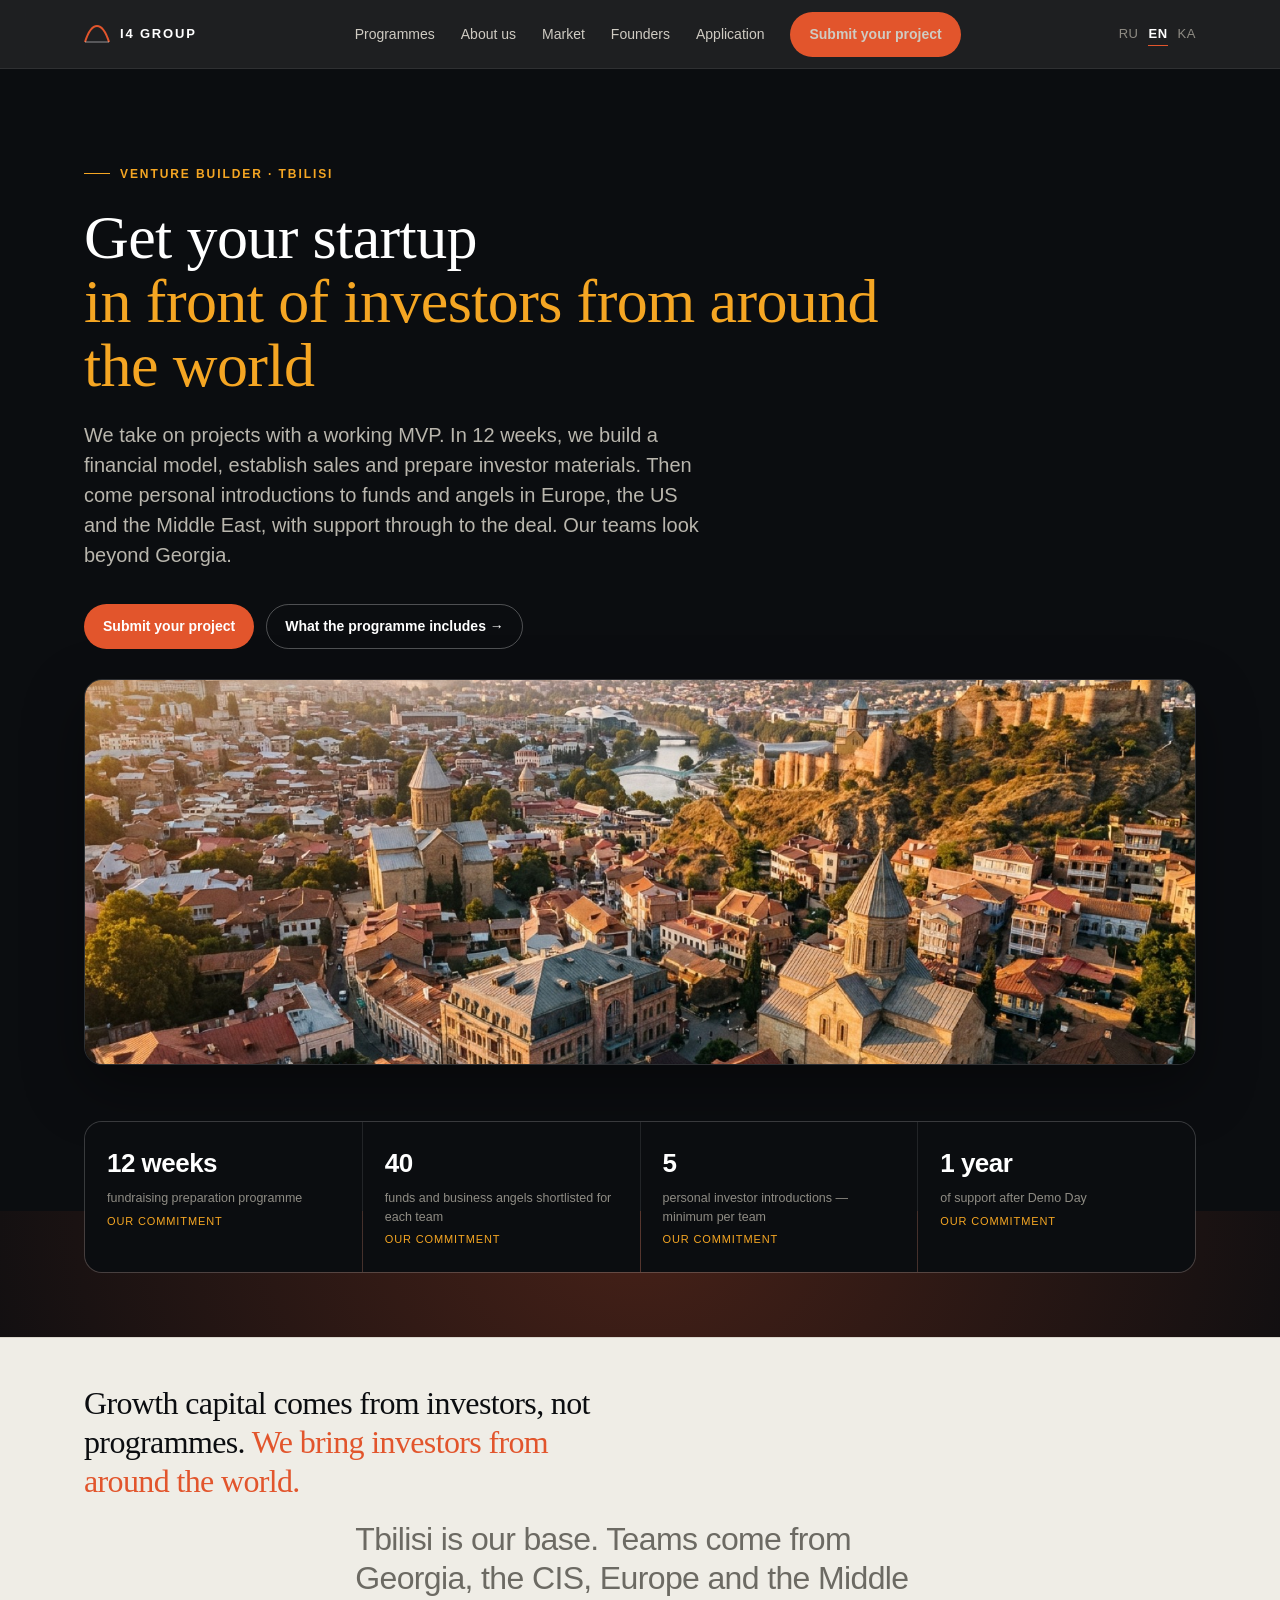
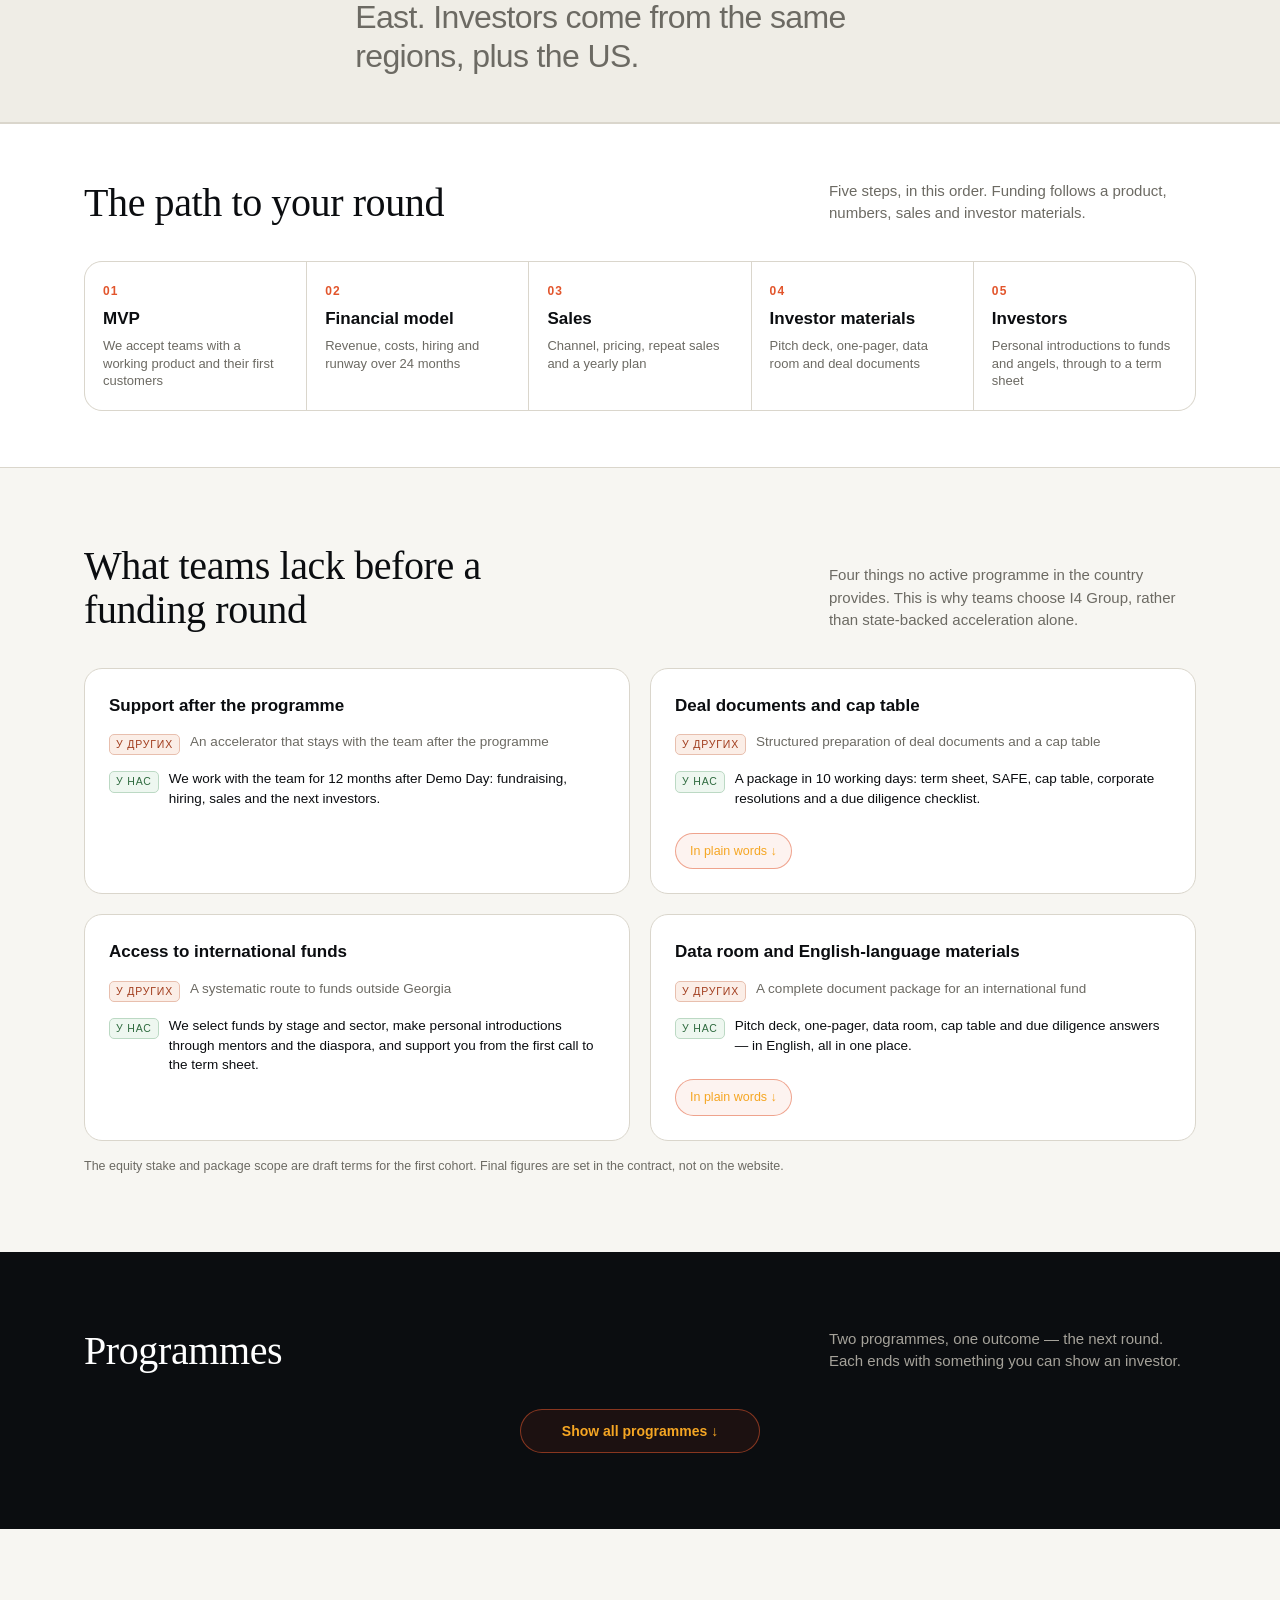
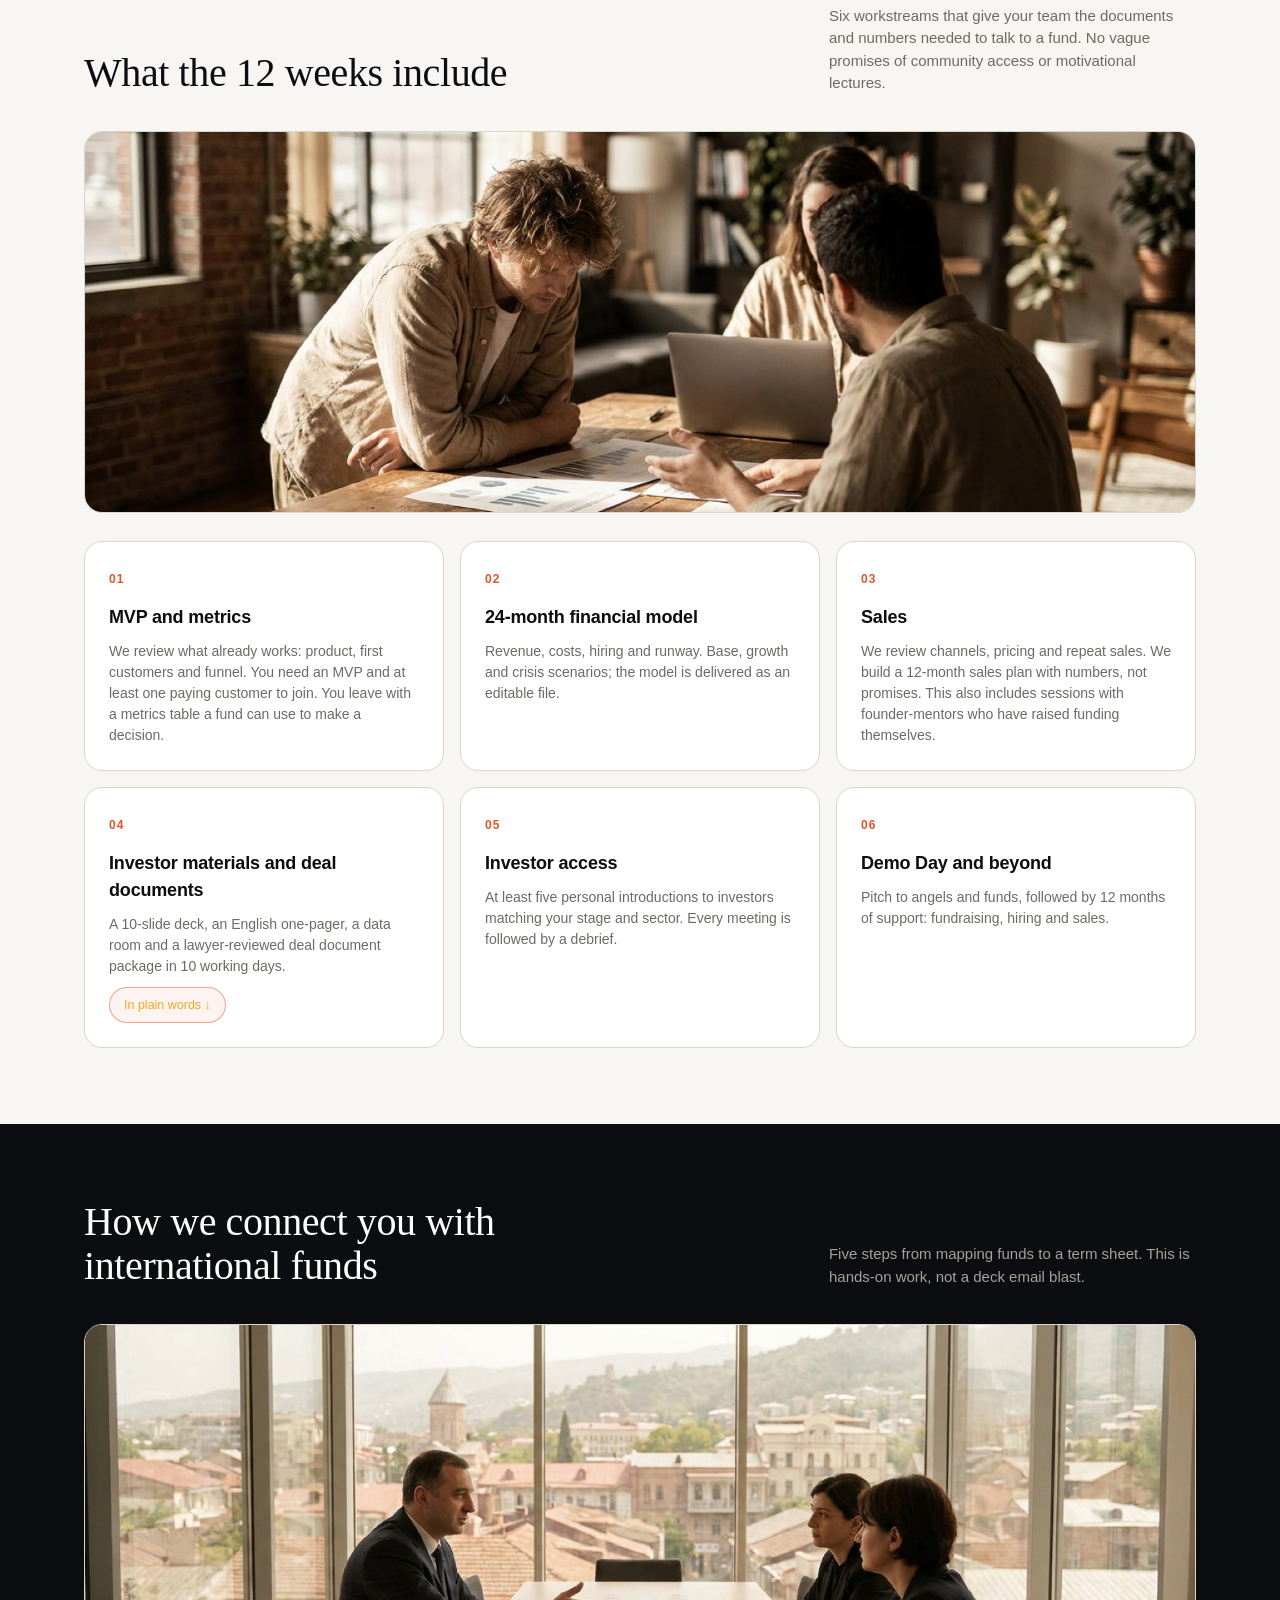
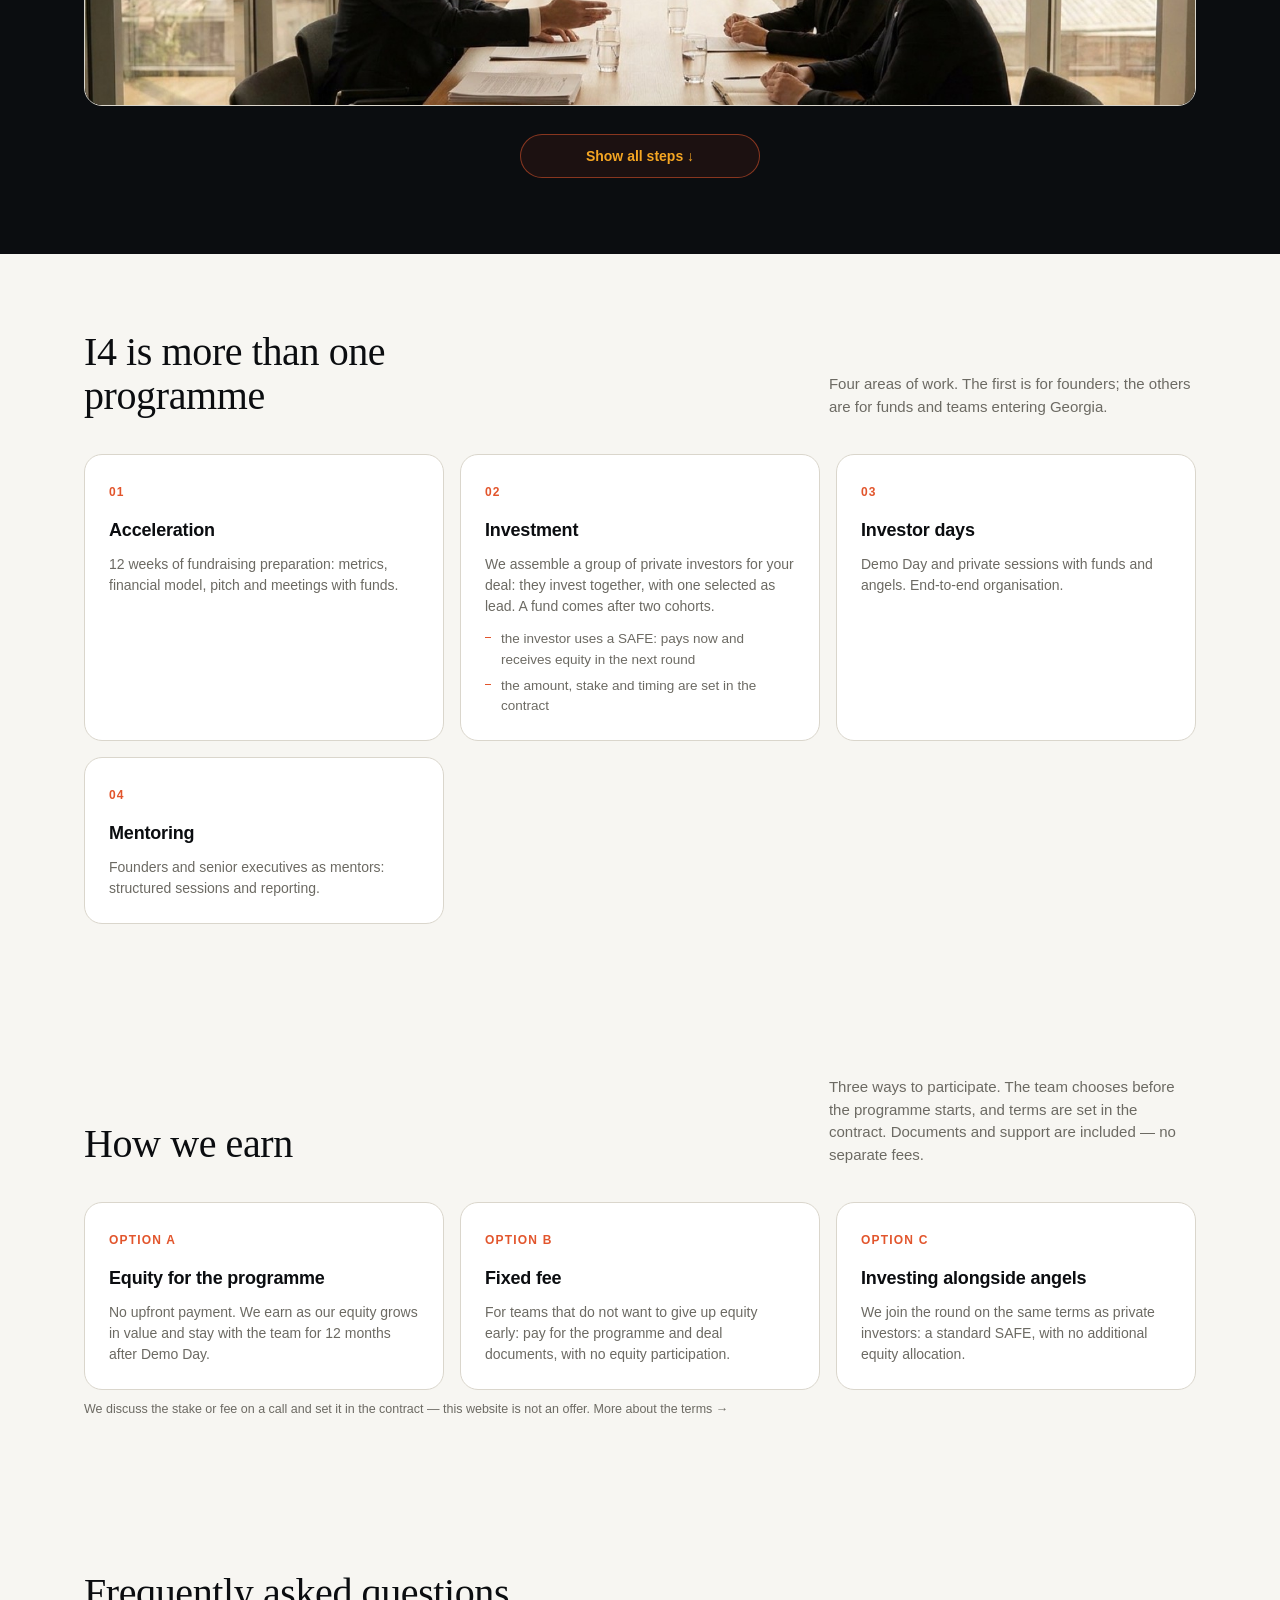
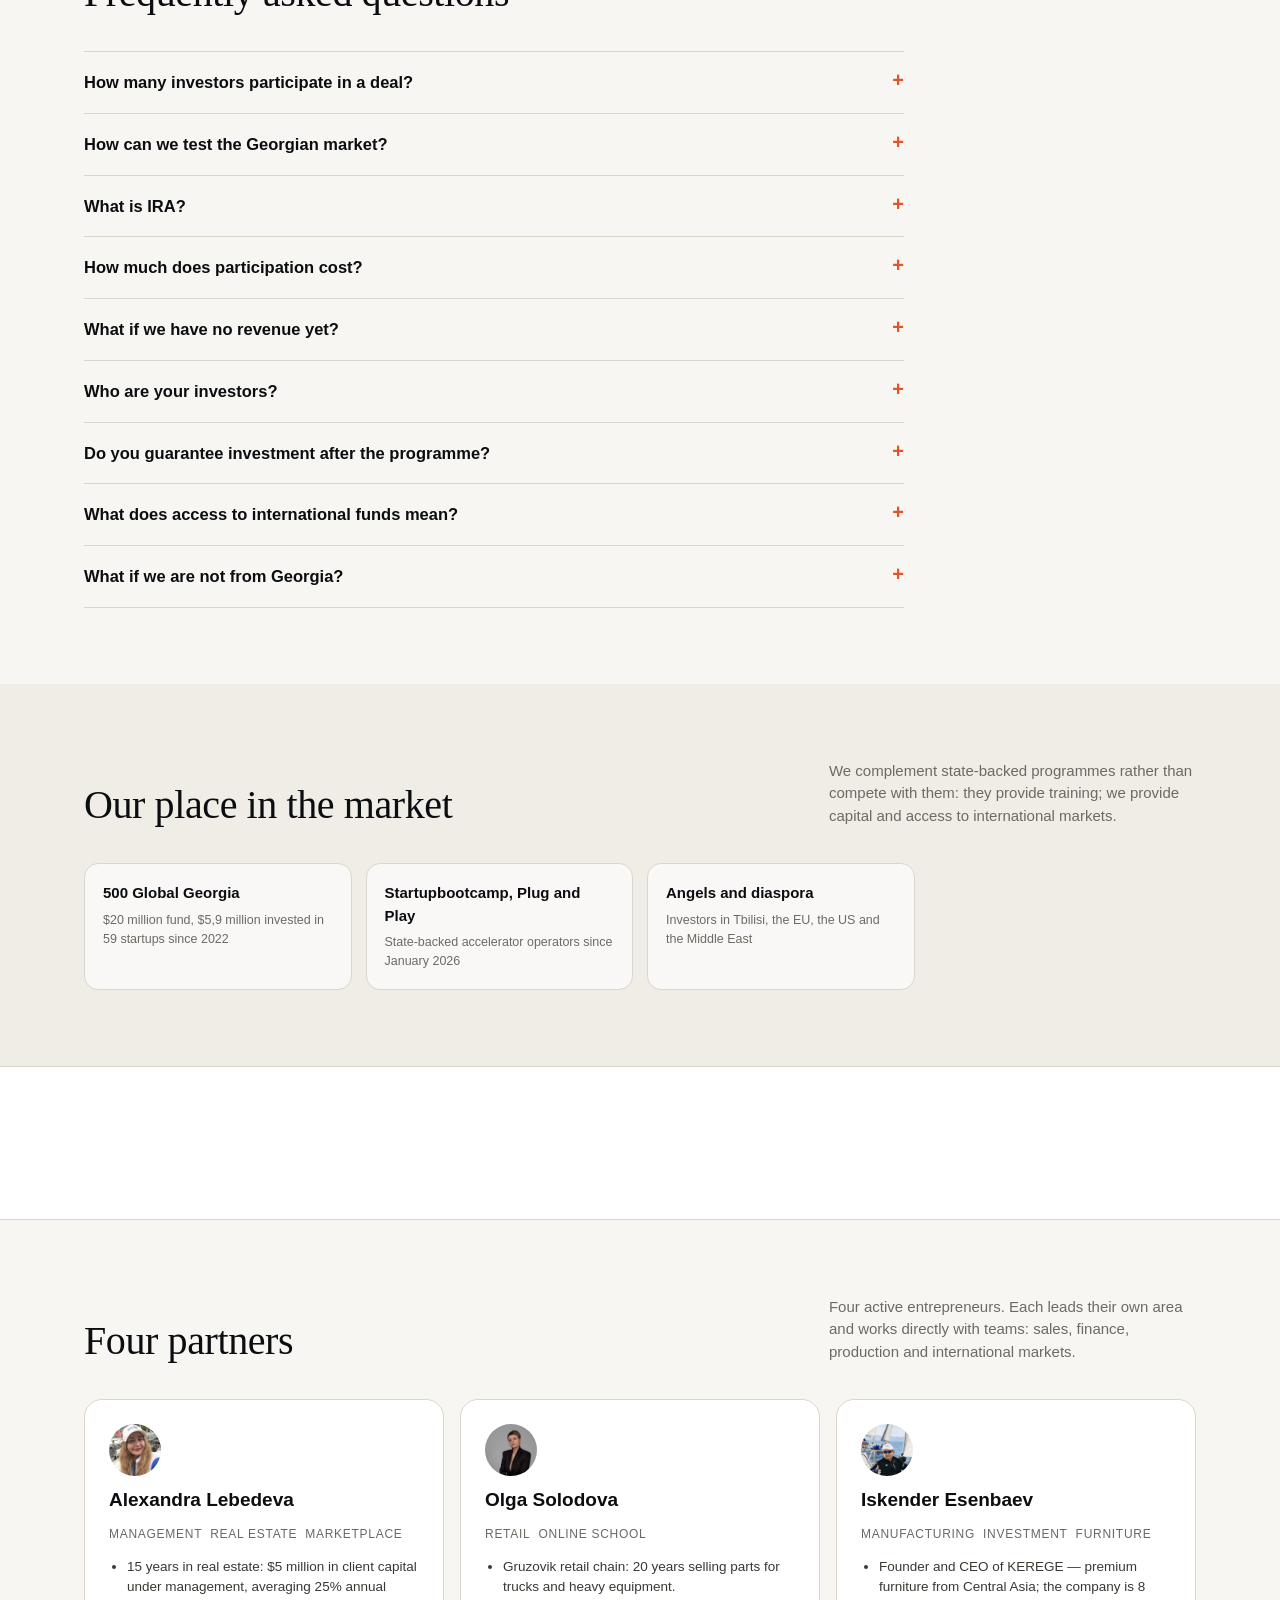
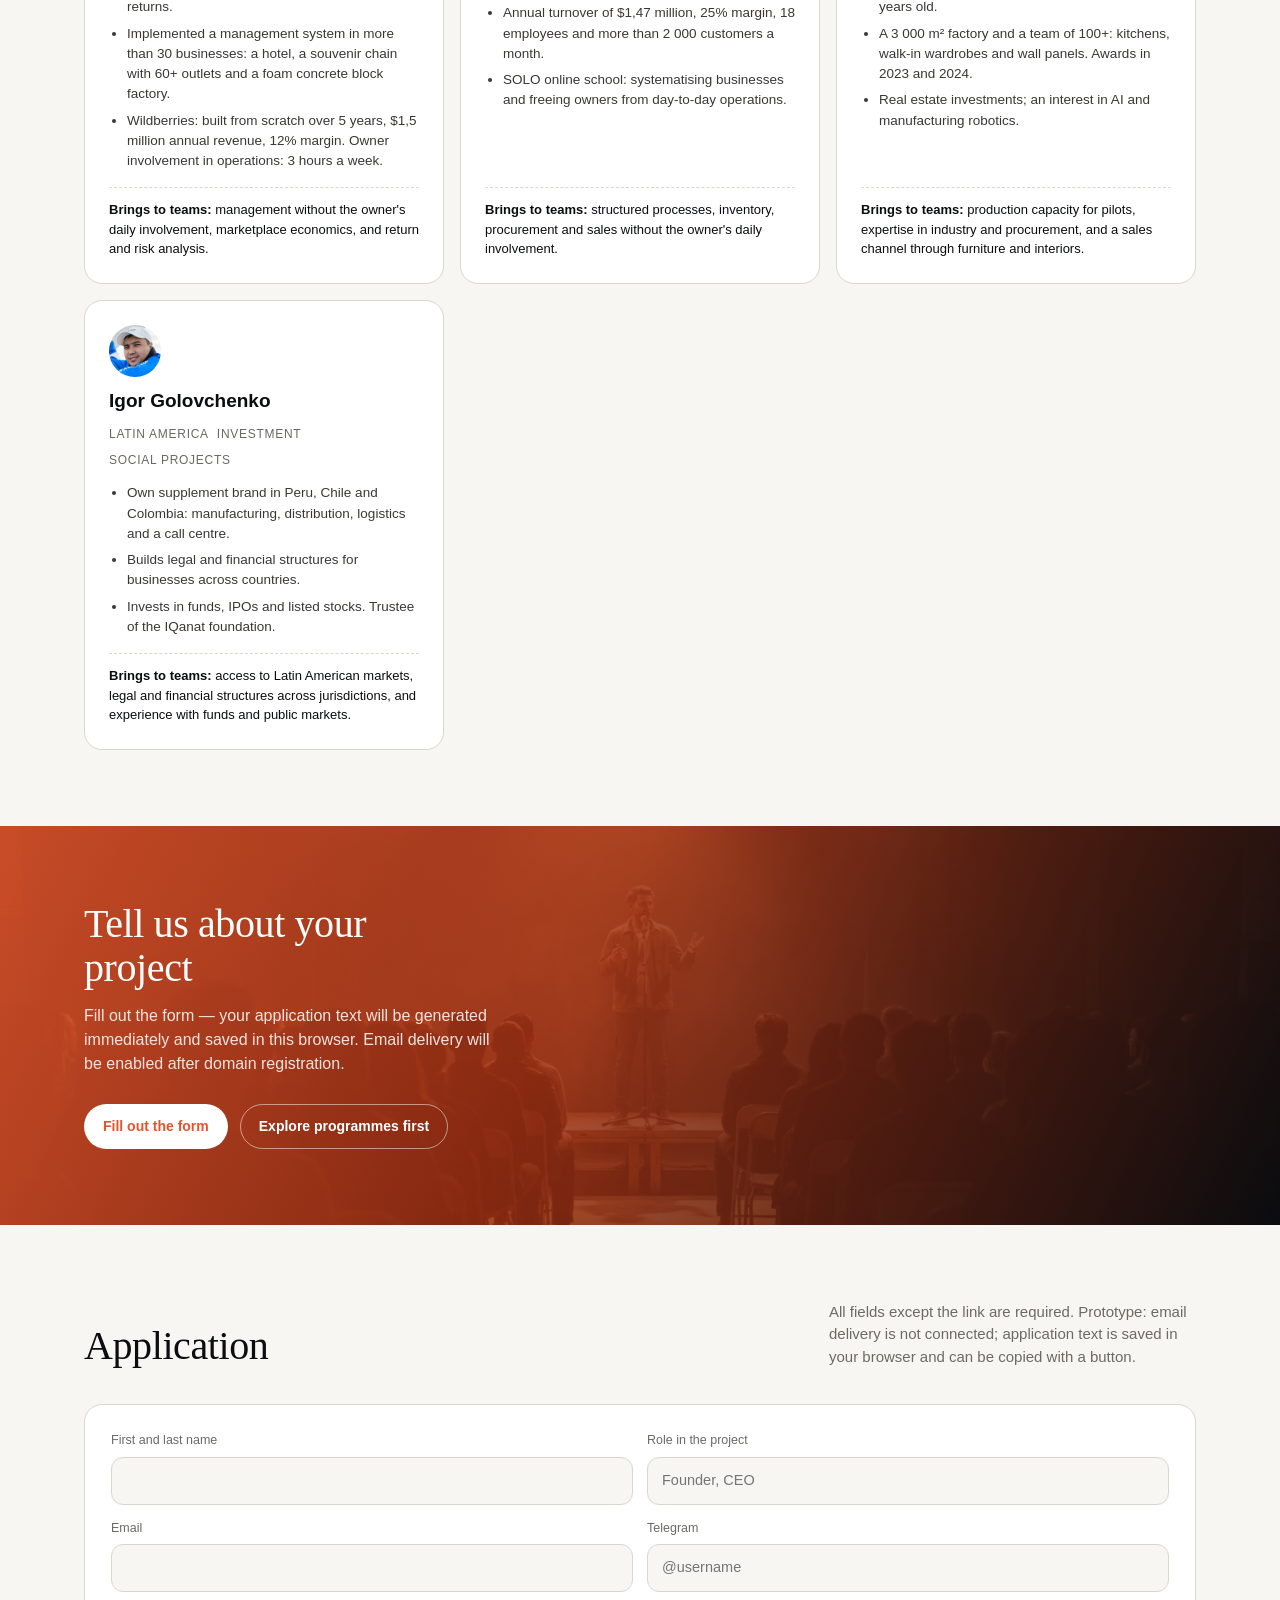
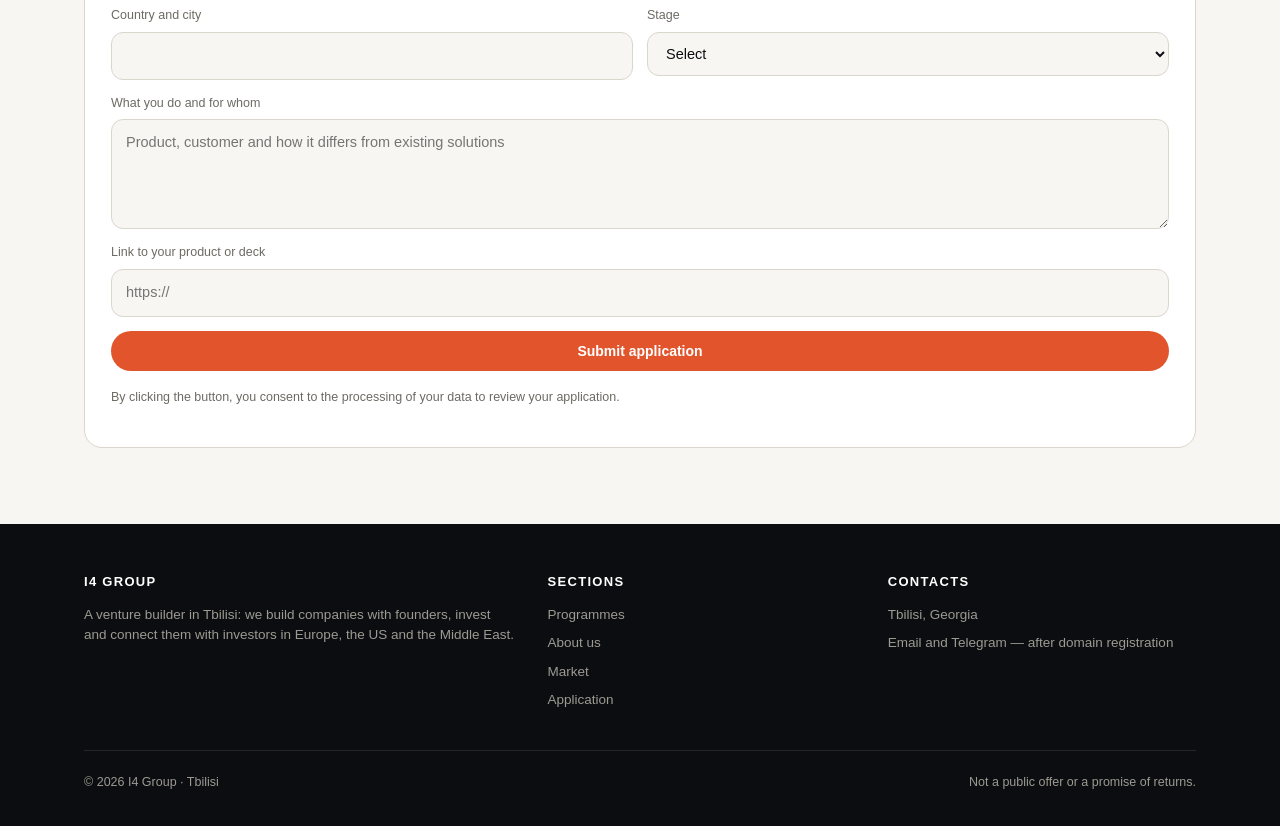
==== commit fd253cd2: "content: убрано упоминание Читы в карточке Ольги (RU/EN/KA), переключатель языков виден на мобиле, ф" ====
--- a/en/index.html
+++ b/en/index.html
@@ -27,13 +27,13 @@
       <a href="../cases.html">Market</a>
       <a href="#founders">Founders</a>
       <a href="#apply">Application</a>
-      <div class="lang" aria-label="Language">
+      <a class="btn btn-accent" href="#form">Submit your project</a>
+    </nav>
+              <div class="lang" aria-label="Language">
         <a href="../index.html">RU</a>
         <a class="on" href="index.html">EN</a>
         <a href="../ka/index.html">KA</a>
       </div>
-      <a class="btn btn-accent" href="#form">Submit your project</a>
-    </nav>
     <button class="menu-btn" id="menuBtn" aria-label="Menu">☰</button>
   </div>
 </header>
@@ -294,7 +294,7 @@
         <h3>Olga Solodova</h3>
         <div class="meta"><span>retail</span><span>online school</span></div>
         <ul>
-          <li>Gruzovik retail chain: 20 years selling parts for trucks and heavy equipment in Chita.</li>
+          <li>Gruzovik retail chain: 20 years selling parts for trucks and heavy equipment.</li>
           <li>Annual turnover of $1,47 million, 25% margin, 18 employees and more than 2 000 customers a month.</li>
           <li>SOLO online school: systematising businesses and freeing owners from day-to-day operations.</li>
         </ul>
--- a/assets/style.css
+++ b/assets/style.css
@@ -271,4 +271,10 @@
 .lang a{color:#8f8c84;text-decoration:none;padding:2px 0;border-bottom:1px solid transparent}
 .lang a:hover{color:#fff}
 .lang a.on{color:#fff;font-weight:700;border-bottom-color:var(--accent)}
-@media(max-width:760px){.lang{order:3}}
+@media(max-width:760px){.lang{margin-left:auto;margin-right:14px;gap:12px;font-size:12px}}
+
+/* 320px: поля формы и длинные слова не расширяют страницу */
+.form{min-width:0}
+.field{min-width:0}
+.field input,.field select,.field textarea{width:100%;min-width:0;max-width:100%}
+h1,h1 .hl,p,li,td,th{overflow-wrap:break-word}
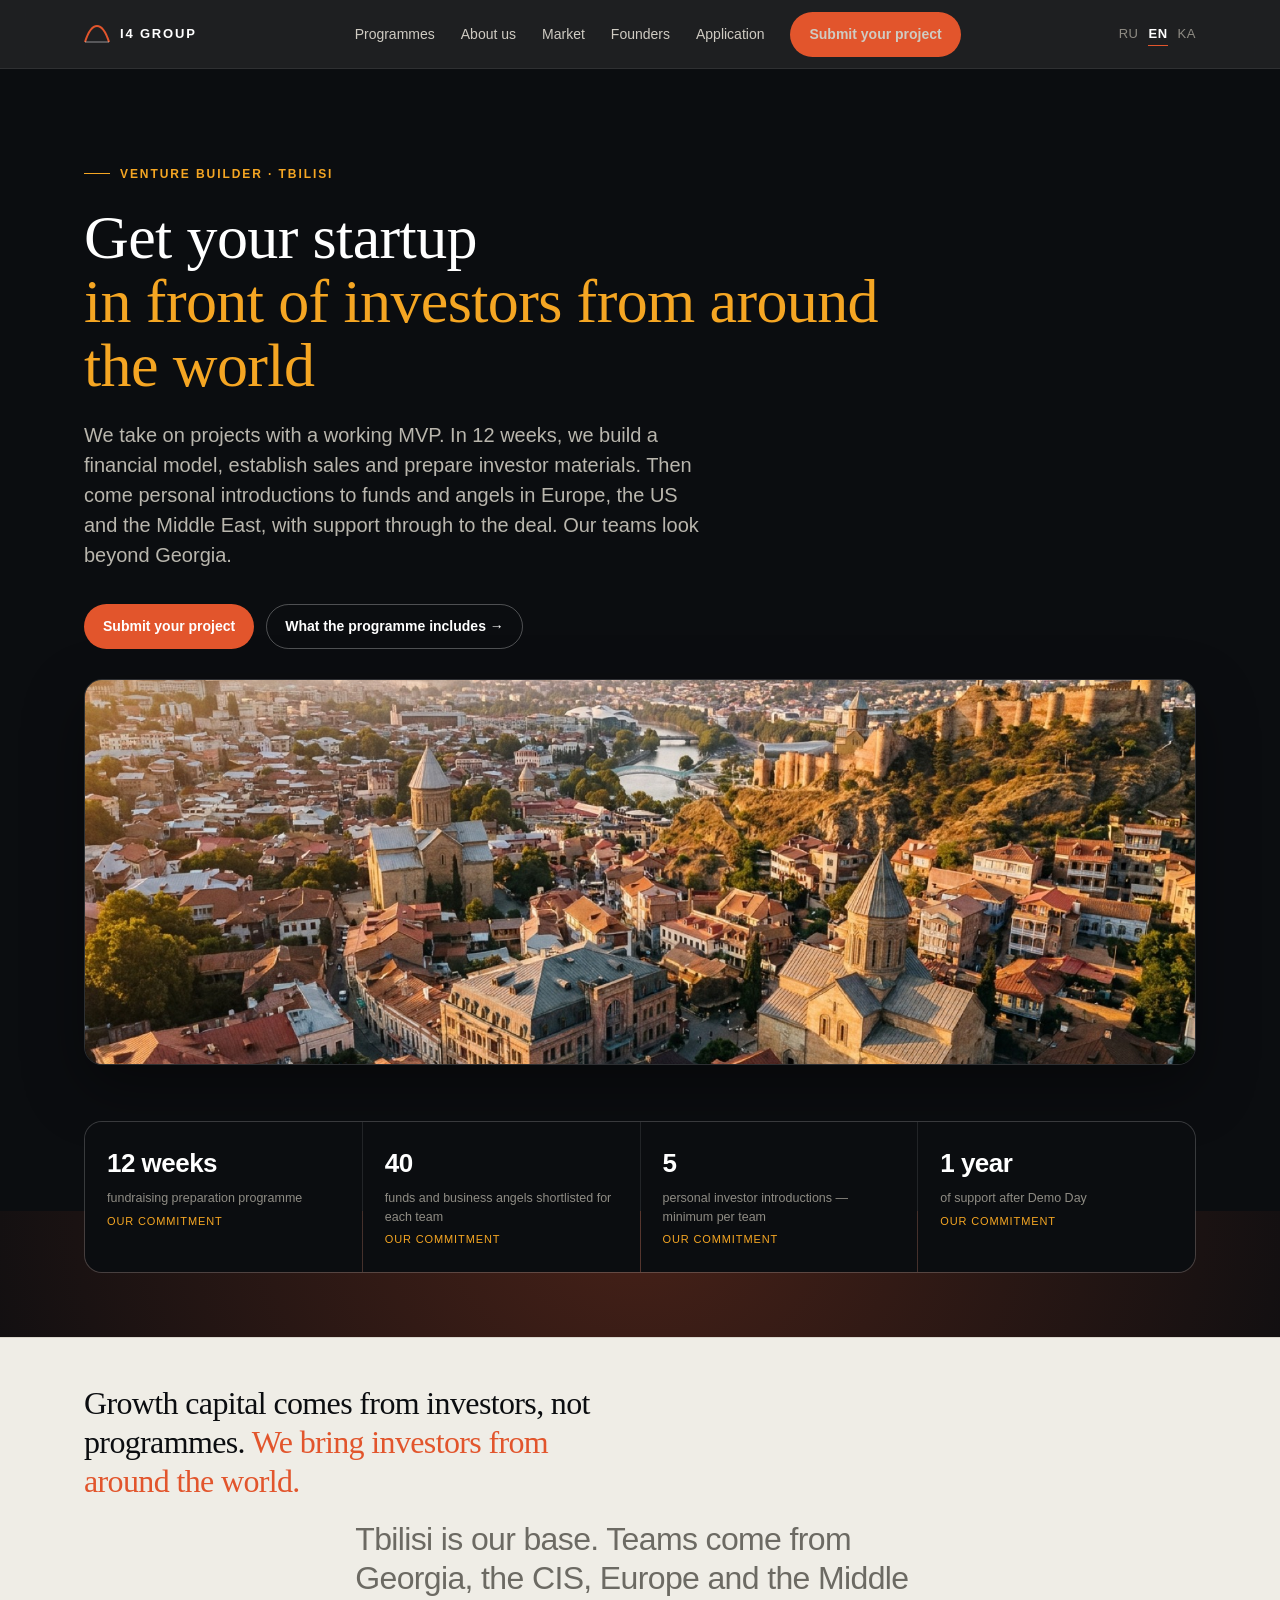
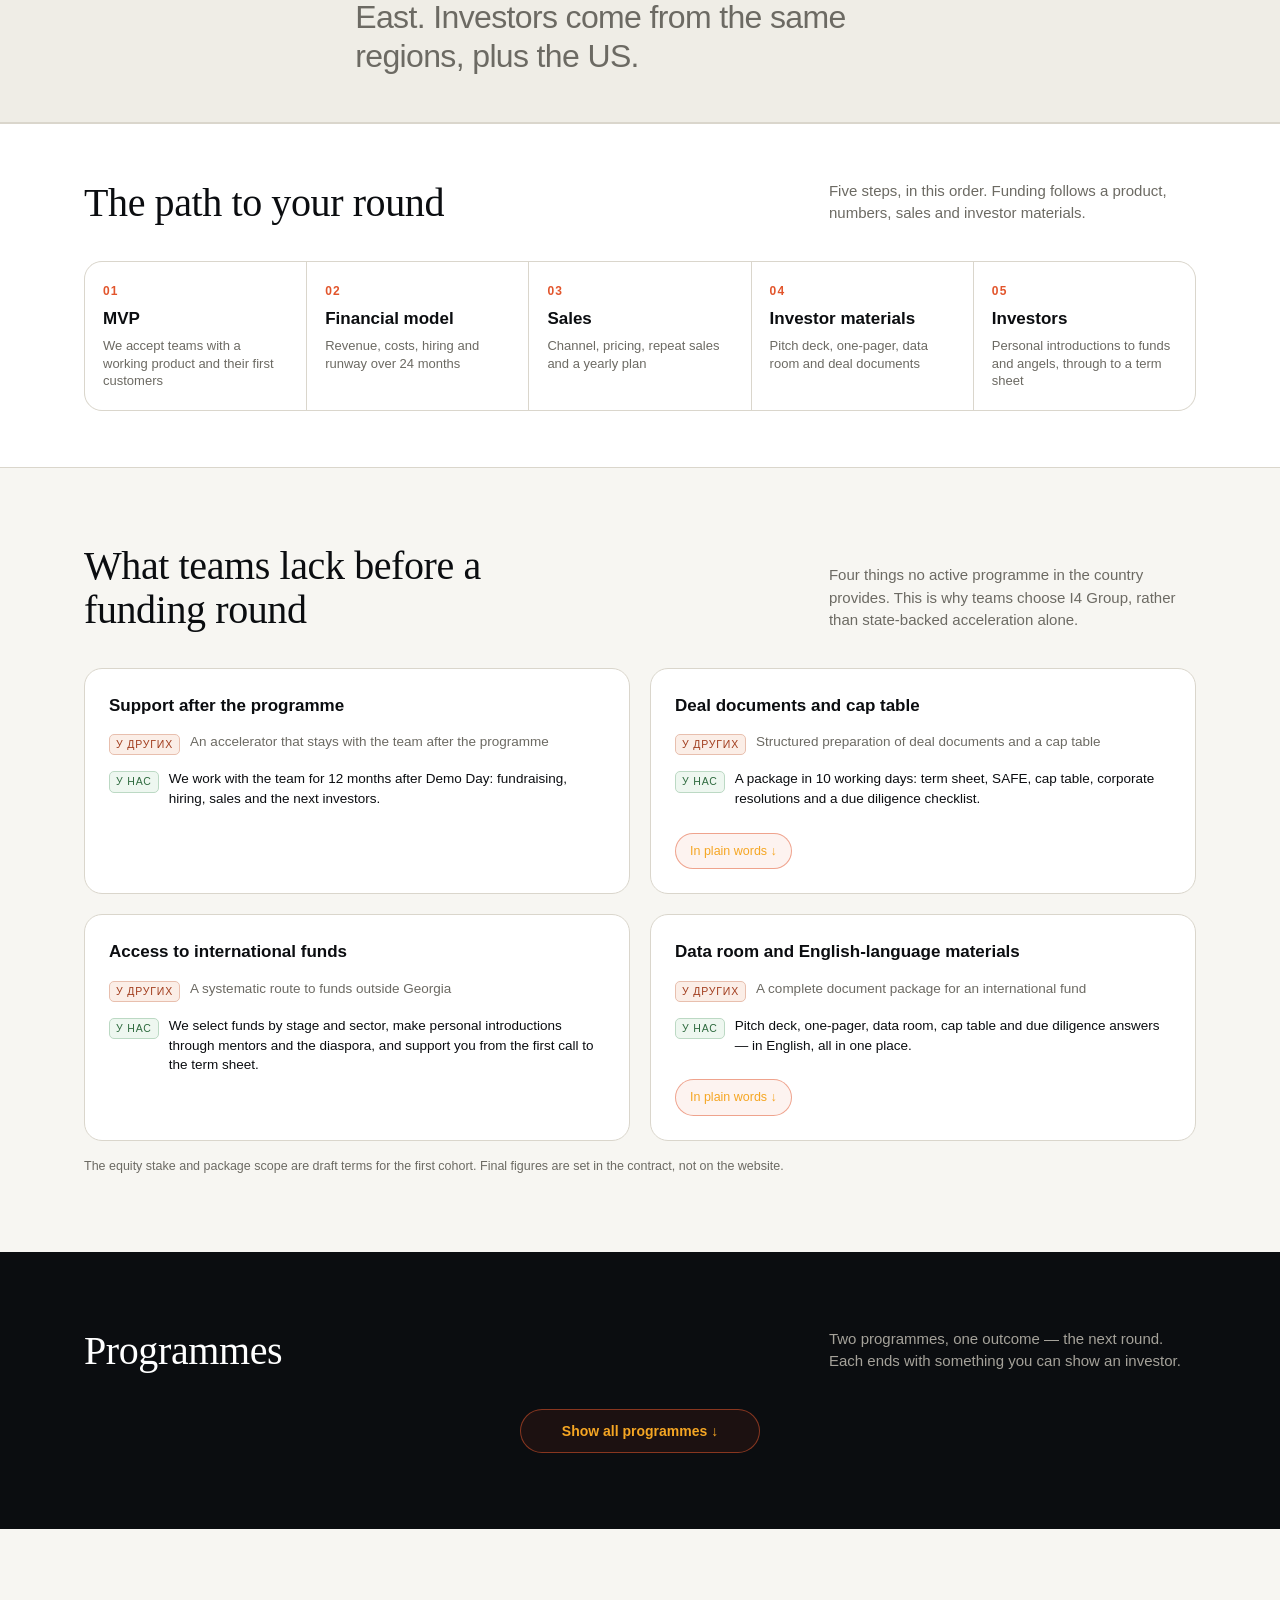
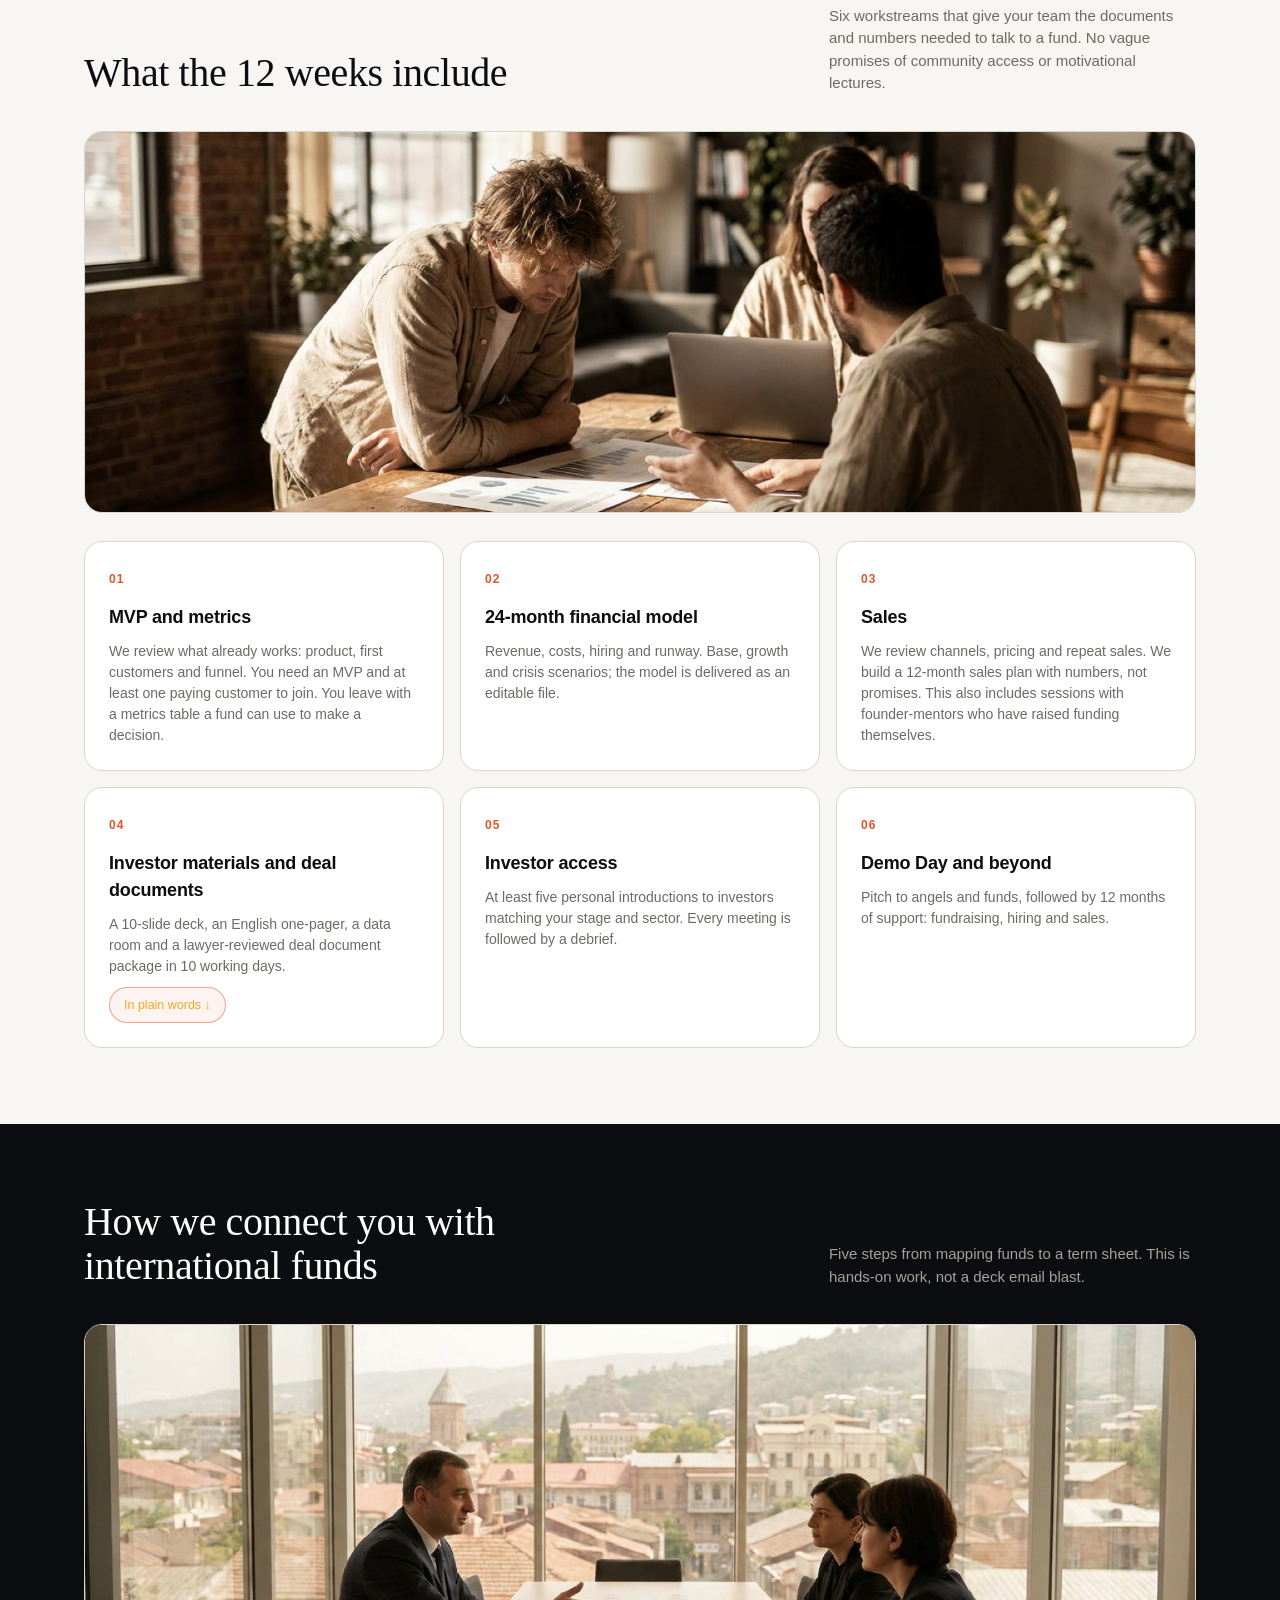
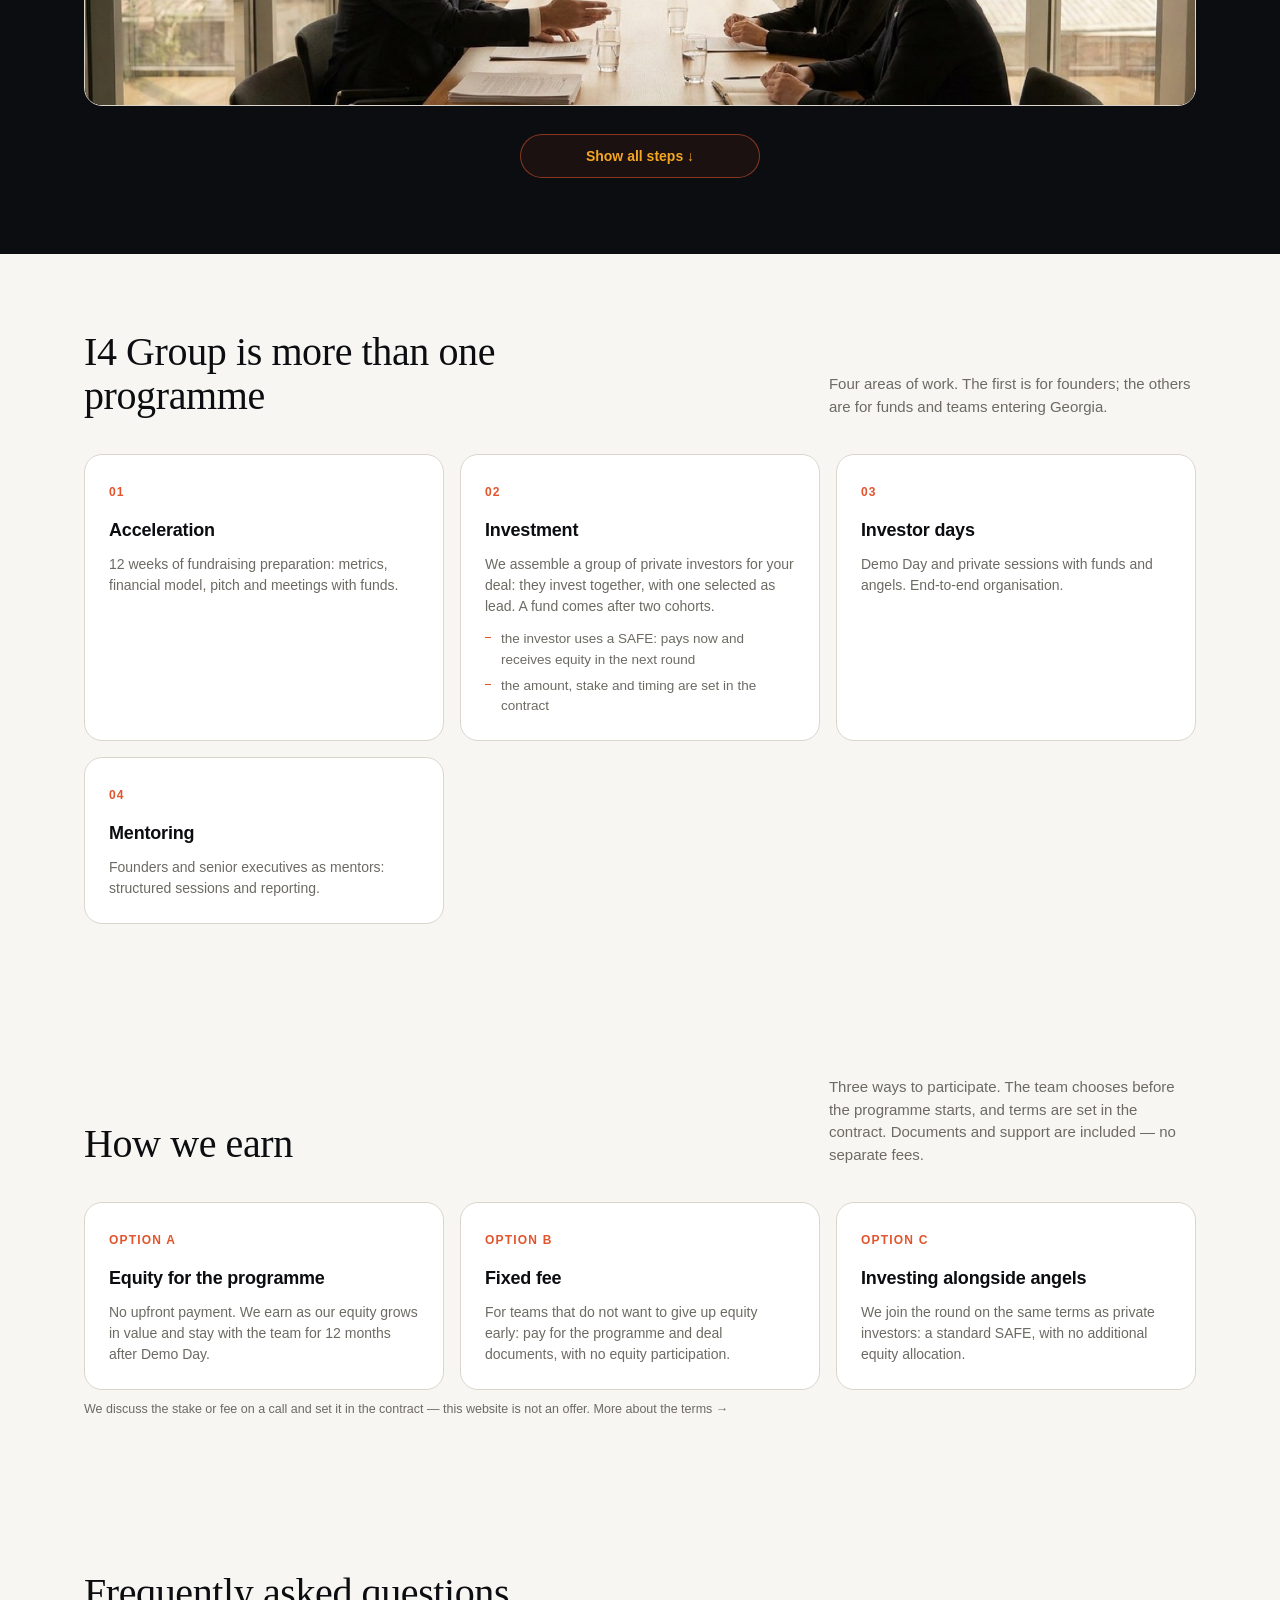
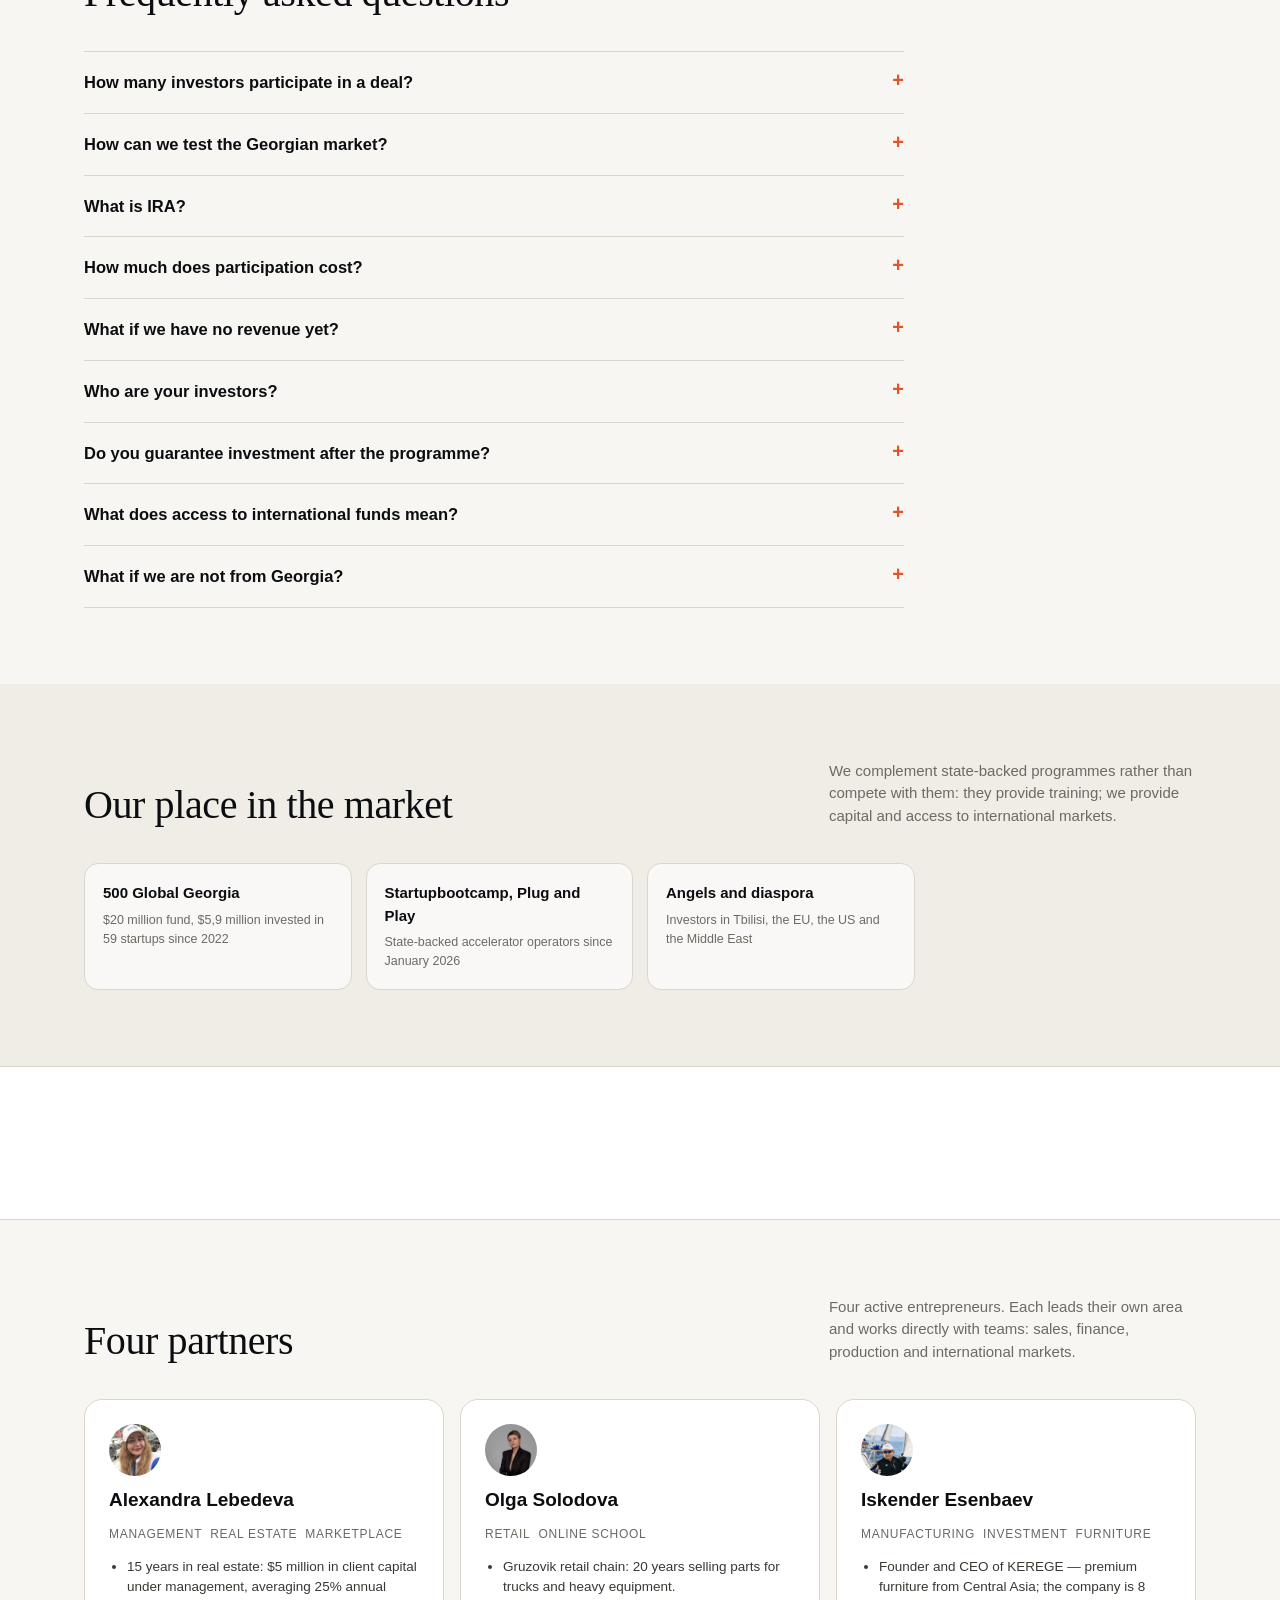
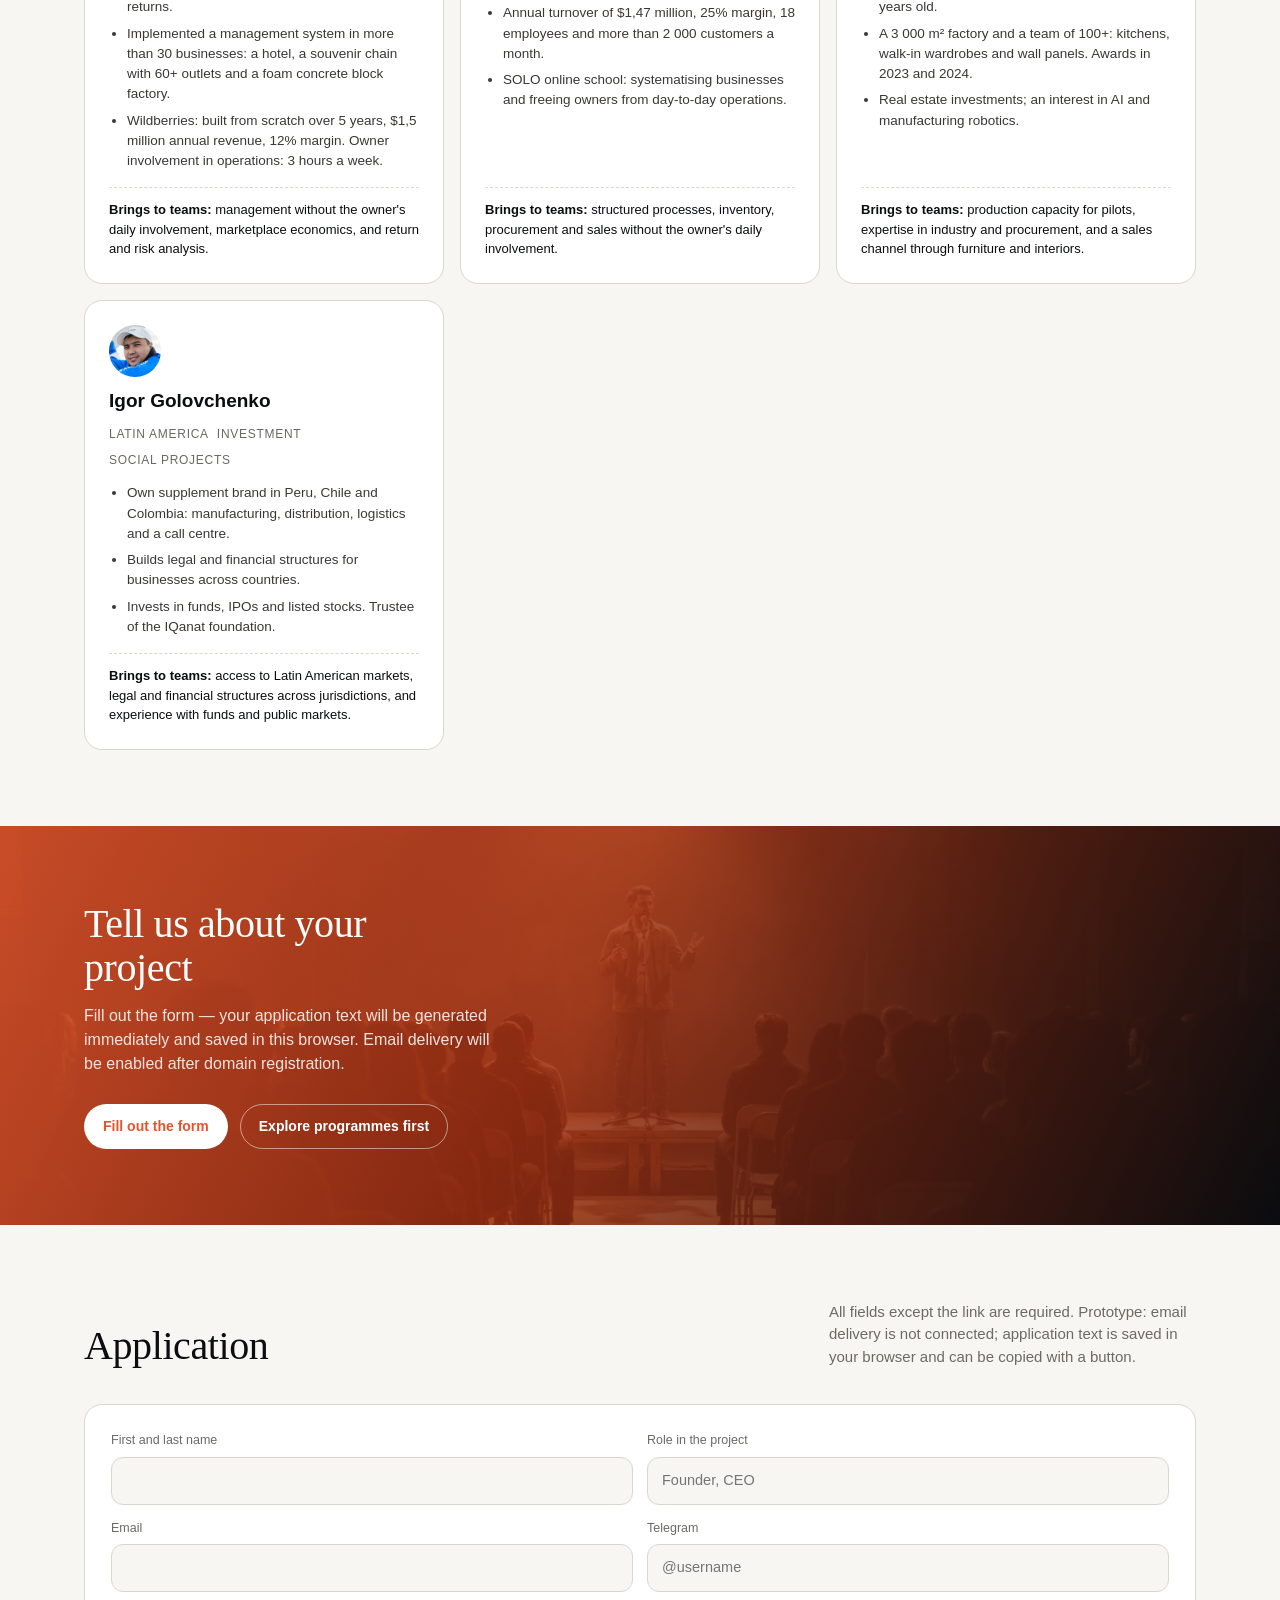
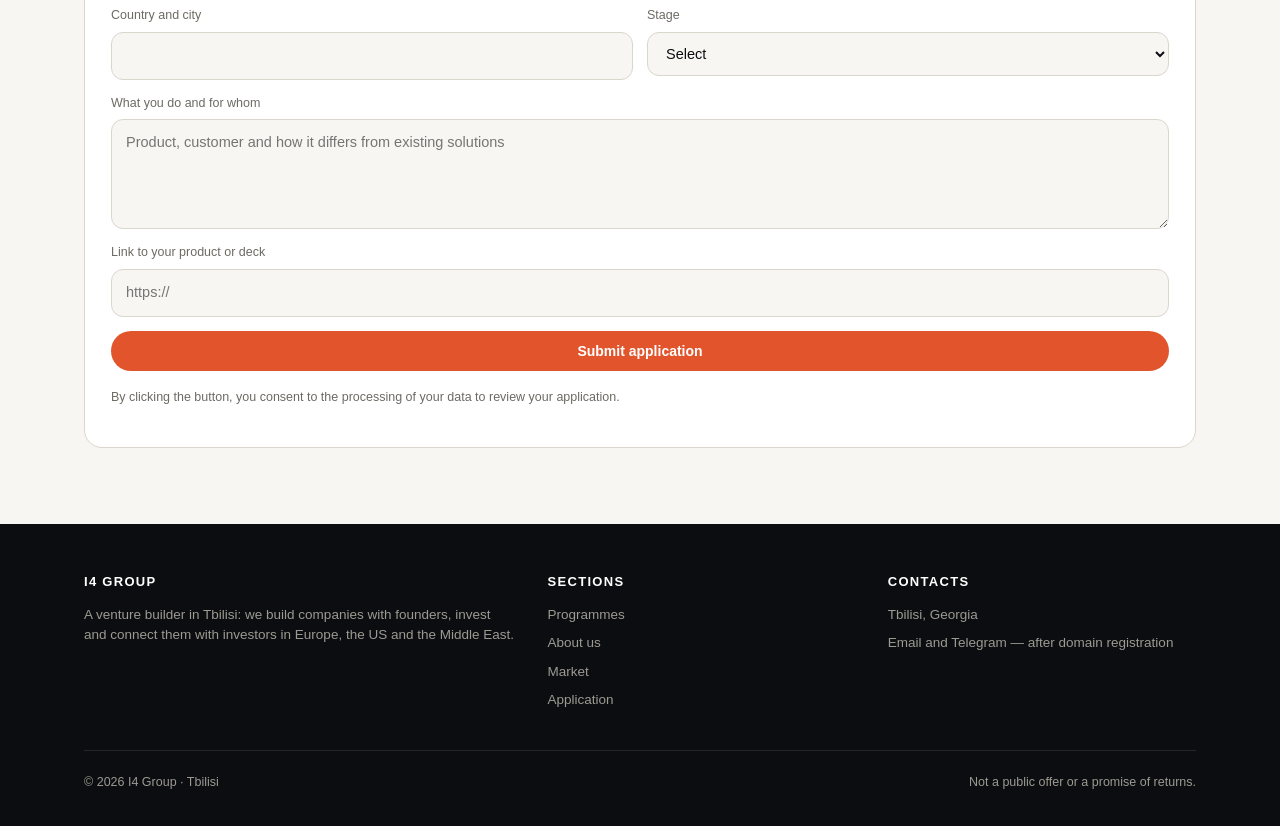
==== commit 1c0abd47: "content: заголовок «I4 Group шире одной программы» в трёх языках" ====
--- a/en/index.html
+++ b/en/index.html
@@ -205,7 +205,7 @@
 <section id="what">
   <div class="wrap">
     <div class="sec-head">
-      <h2 class="serif">I4 is more than one programme</h2>
+      <h2 class="serif">I4 Group is more than one programme</h2>
       <p>Four areas of work. The first is for founders; the others are for funds and teams entering Georgia.</p>
     </div>
     <div class="grid-3">
